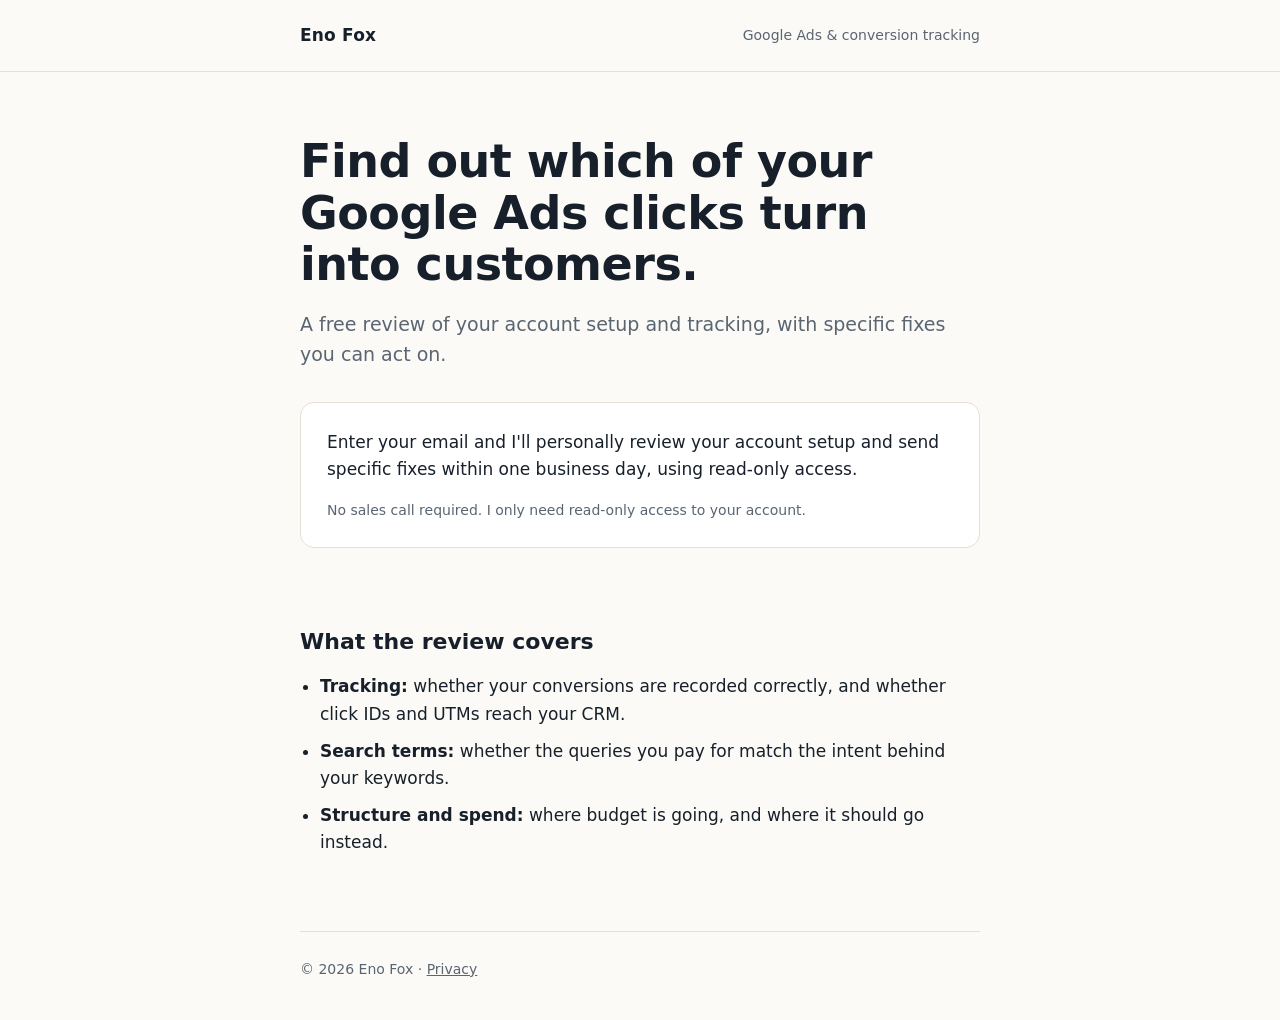
==== index.html @ b6514c3d "Add one-page audit landing page with click ID and UTM capture Co-Authored-By: Claude Sonnet 5.5 <nor" ====
<!doctype html>
<html lang="en">
<head>
<meta charset="utf-8">
<meta name="viewport" content="width=device-width, initial-scale=1">
<title>Free Google Ads Audit | Eno Fox</title>
<meta name="description" content="Find out which of your Google Ads clicks turn into customers. Get a free review of your account setup and tracking within one business day.">

<!-- Google Tag Manager: replace GTM-XXXXXXX with your container ID -->
<script>(function(w,d,s,l,i){w[l]=w[l]||[];w[l].push({'gtm.start':
new Date().getTime(),event:'gtm.js'});var f=d.getElementsByTagName(s)[0],
j=d.createElement(s),dl=l!='dataLayer'?'&l='+l:'';j.async=true;j.src=
'https://www.googletagmanager.com/gtm.js?id='+i+dl;f.parentNode.insertBefore(j,f);
})(window,document,'script','dataLayer','GTM-XXXXXXX');</script>
<!-- End Google Tag Manager -->

<style>
  :root {
    --bg: #fbfaf7;
    --ink: #17202a;
    --muted: #5a6572;
    --line: #e4e0d6;
    --accent: #0b6b4f;
    --accent-ink: #ffffff;
    --card: #ffffff;
  }
  @media (prefers-color-scheme: dark) {
    :root {
      --bg: #101418;
      --ink: #eef1f4;
      --muted: #9aa5b1;
      --line: #26303a;
      --accent: #3fbf94;
      --accent-ink: #08140f;
      --card: #171d23;
    }
  }
  * { box-sizing: border-box; }
  body {
    margin: 0;
    background: var(--bg);
    color: var(--ink);
    font: 17px/1.6 system-ui, -apple-system, "Segoe UI", Roboto, sans-serif;
  }
  .wrap { max-width: 720px; margin: 0 auto; padding: 0 20px; }
  header { padding: 22px 0; border-bottom: 1px solid var(--line); }
  header .wrap { display: flex; justify-content: space-between; align-items: center; }
  .brand { font-weight: 700; letter-spacing: .2px; }
  .tag { color: var(--muted); font-size: 14px; }
  .hero { padding: 64px 0 36px; }
  h1 { font-size: clamp(30px, 6vw, 46px); line-height: 1.12; margin: 0 0 18px; letter-spacing: -.5px; }
  .sub { font-size: 19px; color: var(--muted); margin: 0 0 32px; }
  .card {
    background: var(--card);
    border: 1px solid var(--line);
    border-radius: 14px;
    padding: 26px;
  }
  .card p.lead { margin: 0 0 16px; }
  #hs-form input[type=email] {
    width: 100%; padding: 13px 14px; font-size: 17px;
    border: 1px solid var(--line); border-radius: 8px;
    background: var(--bg); color: var(--ink);
  }
  #hs-form .hs-button, #hs-form input[type=submit] {
    margin-top: 12px; width: 100%; padding: 14px 18px; font-size: 17px; font-weight: 700;
    border: 0; border-radius: 8px; cursor: pointer;
    background: var(--accent); color: var(--accent-ink);
  }
  #hs-form label { display: none; }
  #hs-form ul.hs-error-msgs { list-style: none; padding: 0; margin: 6px 0 0; color: #c0392b; font-size: 14px; }
  .fine { color: var(--muted); font-size: 14px; margin: 12px 0 0; }
  section { padding: 40px 0 8px; }
  h2 { font-size: 22px; margin: 0 0 14px; }
  ul.points { padding-left: 20px; margin: 0; }
  ul.points li { margin: 0 0 10px; }
  footer { margin-top: 56px; padding: 26px 0 40px; border-top: 1px solid var(--line); color: var(--muted); font-size: 14px; }
  footer a { color: var(--muted); }
</style>
</head>
<body>
<!-- Google Tag Manager (noscript) -->
<noscript><iframe src="https://www.googletagmanager.com/ns.html?id=GTM-XXXXXXX"
height="0" width="0" style="display:none;visibility:hidden"></iframe></noscript>
<!-- End Google Tag Manager (noscript) -->

<header>
  <div class="wrap">
    <span class="brand">Eno Fox</span>
    <span class="tag">Google Ads &amp; conversion tracking</span>
  </div>
</header>

<main class="wrap">
  <div class="hero">
    <h1>Find out which of your Google Ads clicks turn into customers.</h1>
    <p class="sub">A free review of your account setup and tracking, with specific fixes you can act on.</p>

    <div class="card">
      <p class="lead">Enter your email and I'll personally review your account setup and send specific fixes within one business day, using read-only access.</p>
      <div id="hs-form"></div>
      <p class="fine">No sales call required. I only need read-only access to your account.</p>
    </div>
  </div>

  <section>
    <h2>What the review covers</h2>
    <ul class="points">
      <li><strong>Tracking:</strong> whether your conversions are recorded correctly, and whether click IDs and UTMs reach your CRM.</li>
      <li><strong>Search terms:</strong> whether the queries you pay for match the intent behind your keywords.</li>
      <li><strong>Structure and spend:</strong> where budget is going, and where it should go instead.</li>
    </ul>
  </section>

  <footer>
    <span>&copy; <span id="yr"></span> Eno Fox</span> &middot;
    <a href="privacy.html">Privacy</a>
  </footer>
</main>

<!-- HubSpot form embed -->
<script charset="utf-8" src="//js.hsforms.net/forms/embed/v2.js"></script>
<script>
(function () {
  document.getElementById('yr').textContent = new Date().getFullYear();

  // ---- Click ID and UTM capture ------------------------------------------
  // Hidden-field names must match the HubSpot contact property INTERNAL names.
  var KEYS = ['gclid','gbraid','wbraid','utm_source','utm_medium','utm_campaign','utm_term','utm_content'];
  var STORE = 'ads_attr_v1';
  var DAYS = 90;

  function readStore() {
    try {
      var raw = localStorage.getItem(STORE) || getCookie(STORE);
      if (!raw) return null;
      var obj = JSON.parse(raw);
      if (obj.exp && Date.now() > obj.exp) return null;
      return obj;
    } catch (e) { return null; }
  }
  function writeStore(obj) {
    var s = JSON.stringify(obj);
    try { localStorage.setItem(STORE, s); } catch (e) {}
    try {
      document.cookie = STORE + '=' + encodeURIComponent(s) +
        ';max-age=' + (DAYS * 86400) + ';path=/;SameSite=Lax';
    } catch (e) {}
  }
  function getCookie(name) {
    var m = document.cookie.match('(?:^|; )' + name + '=([^;]*)');
    return m ? decodeURIComponent(m[1]) : null;
  }

  var params = new URLSearchParams(location.search);
  var fromUrl = {};
  var hasNew = false;
  KEYS.forEach(function (k) {
    var v = params.get(k);
    if (v) { fromUrl[k] = v; hasNew = true; }
  });

  var data = readStore() || { vals: {}, landing: location.href.split('#')[0] };
  if (hasNew) {
    // Last touch: new campaign parameters replace the stored ones.
    data.vals = fromUrl;
    data.landing = location.href.split('#')[0];
  }
  data.exp = Date.now() + DAYS * 86400000;
  writeStore(data);

  // Keep a dataLayer record so GTM can use the same values.
  window.dataLayer = window.dataLayer || [];
  window.dataLayer.push({ event: 'attribution_ready', attribution: data.vals });

  function fillHidden(form) {
    var f = (form && form[0]) ? form[0] : form; // jQuery object or DOM element
    if (!f || !f.querySelector) return;
    function setField(name, value) {
      var el = f.querySelector('input[name="' + name + '"]');
      if (!el || value == null) return;
      el.value = value;
      el.dispatchEvent(new Event('input', { bubbles: true }));
      el.dispatchEvent(new Event('change', { bubbles: true }));
    }
    KEYS.forEach(function (k) { setField(k, data.vals[k]); });
    setField('landing_page_url', data.landing);
  }

  // ---- HubSpot form --------------------------------------------------------
  // Replace PORTAL_ID, FORM_ID and region (na1 or eu1) from HubSpot's embed code.
  if (window.hbspt) {
    hbspt.forms.create({
      region: 'na1',
      portalId: 'PORTAL_ID',
      formId: 'FORM_ID',
      target: '#hs-form',
      onFormReady: fillHidden
    });
  }
})();
</script>
</body>
</html>
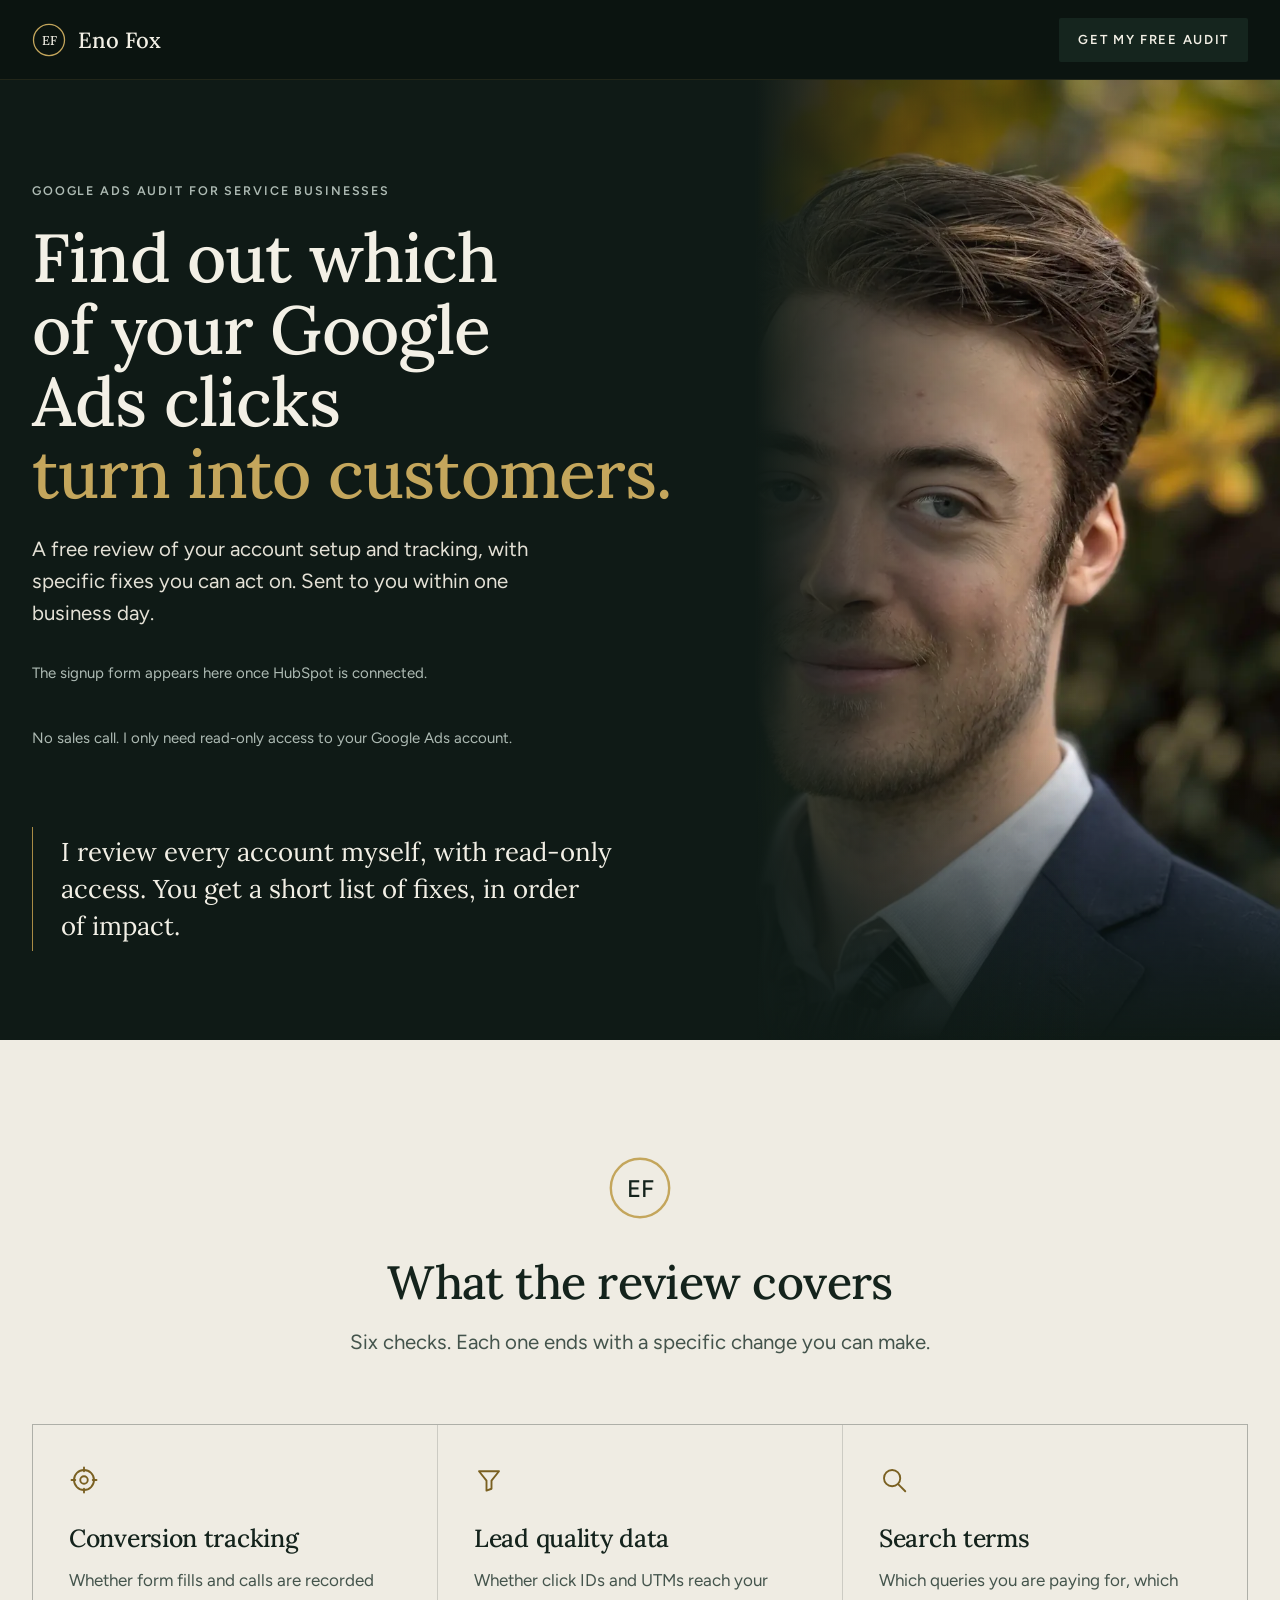
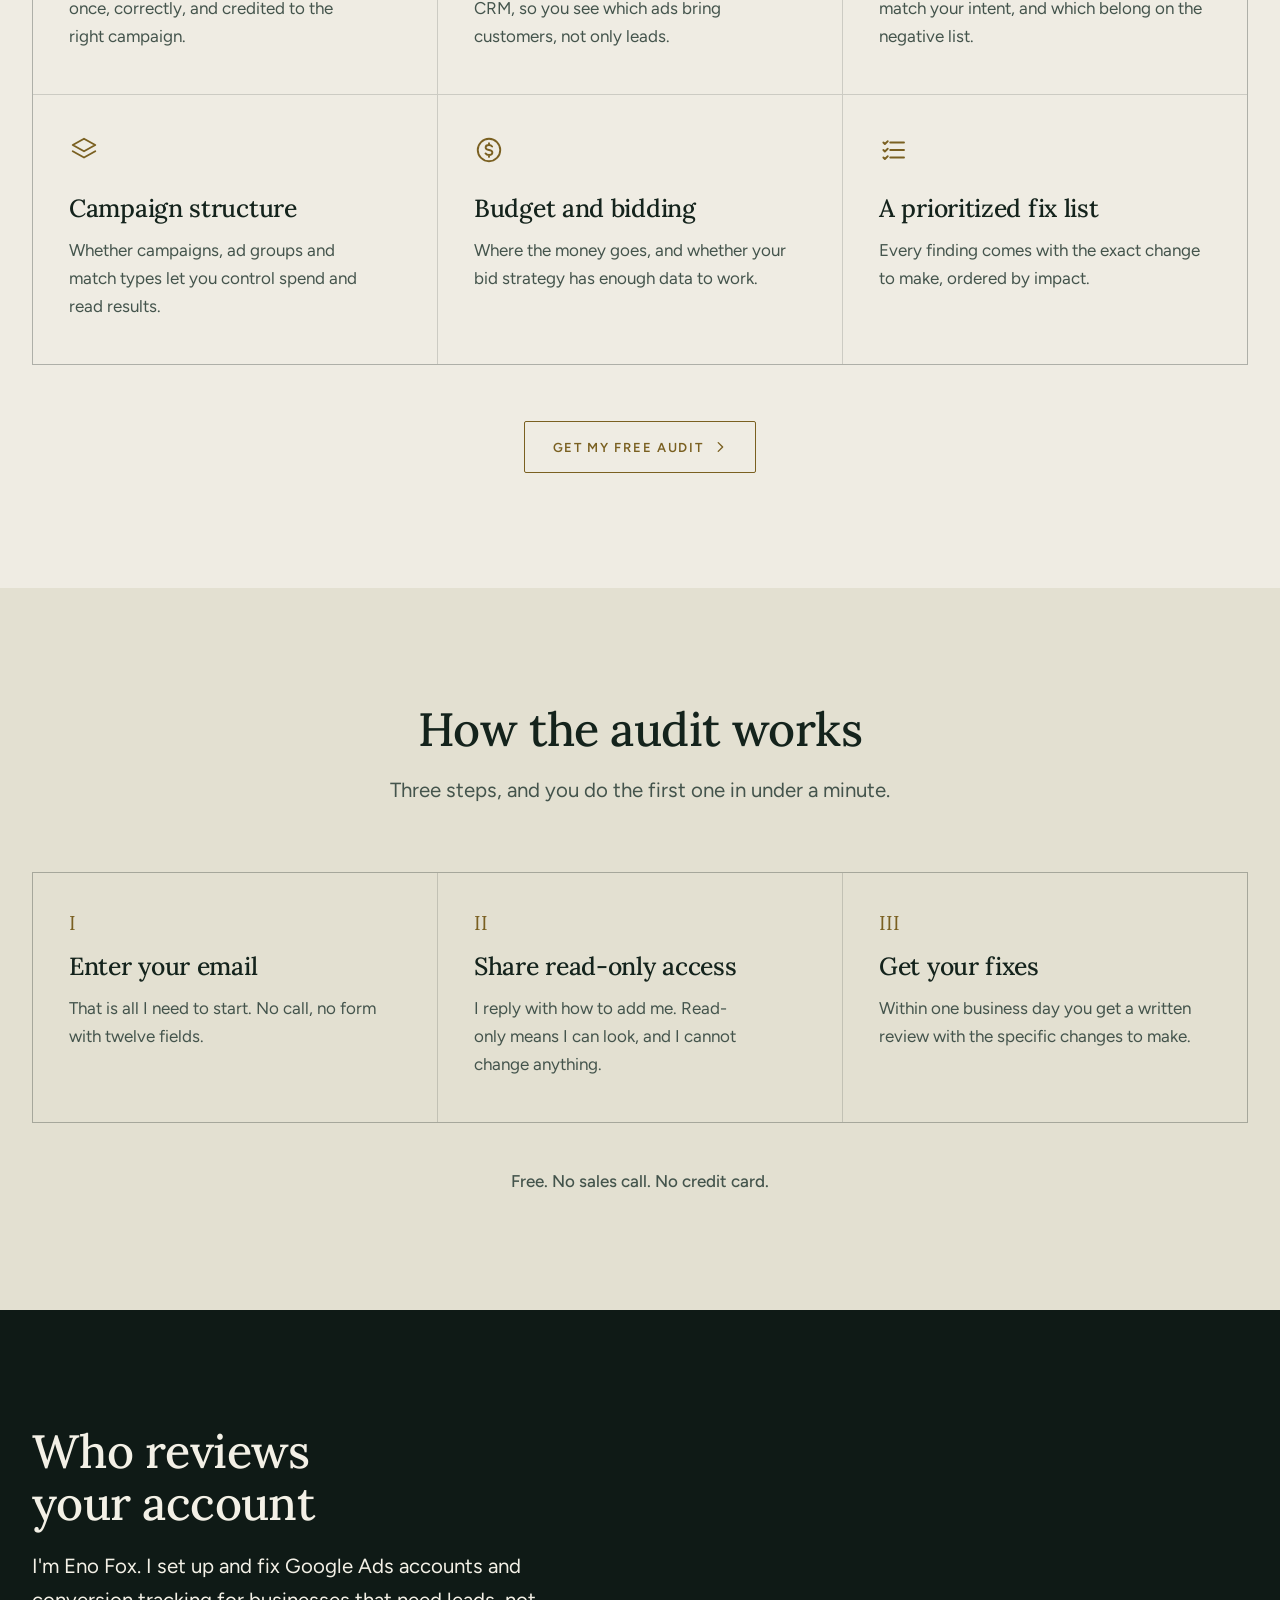
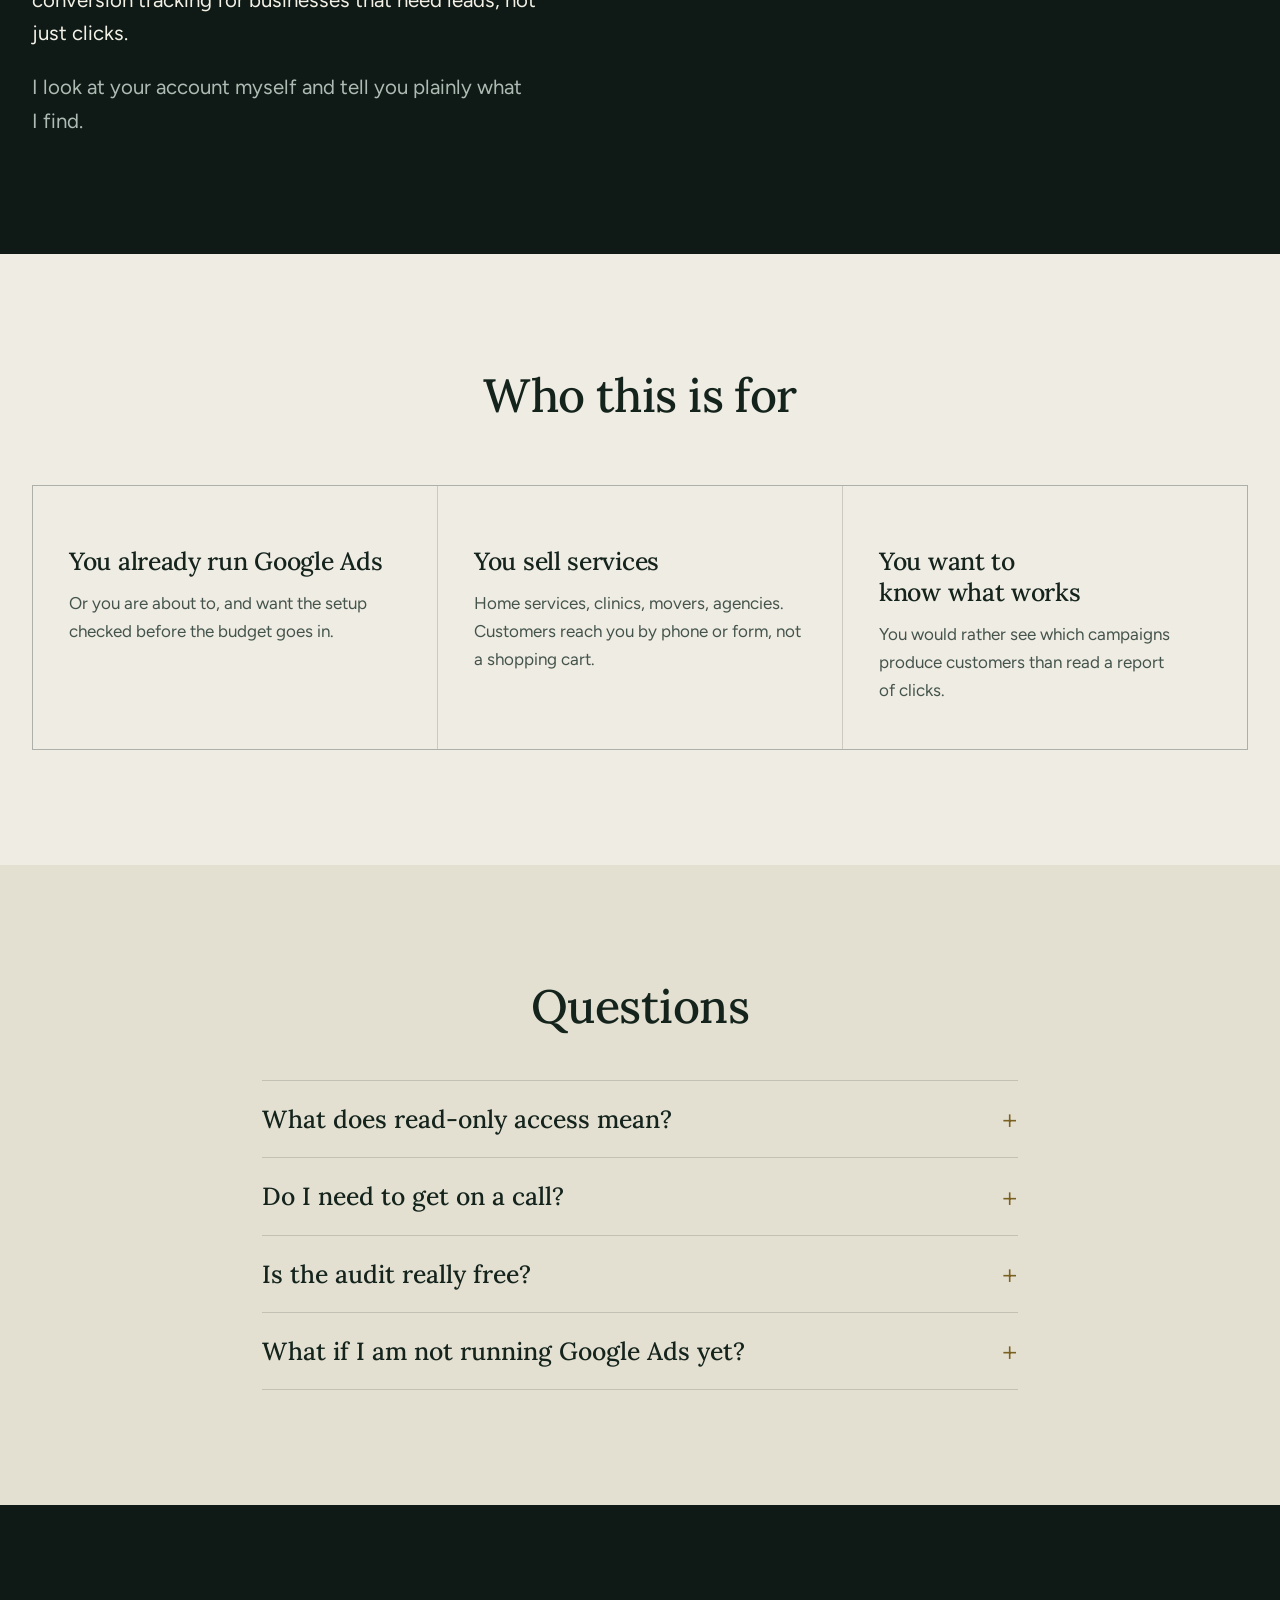
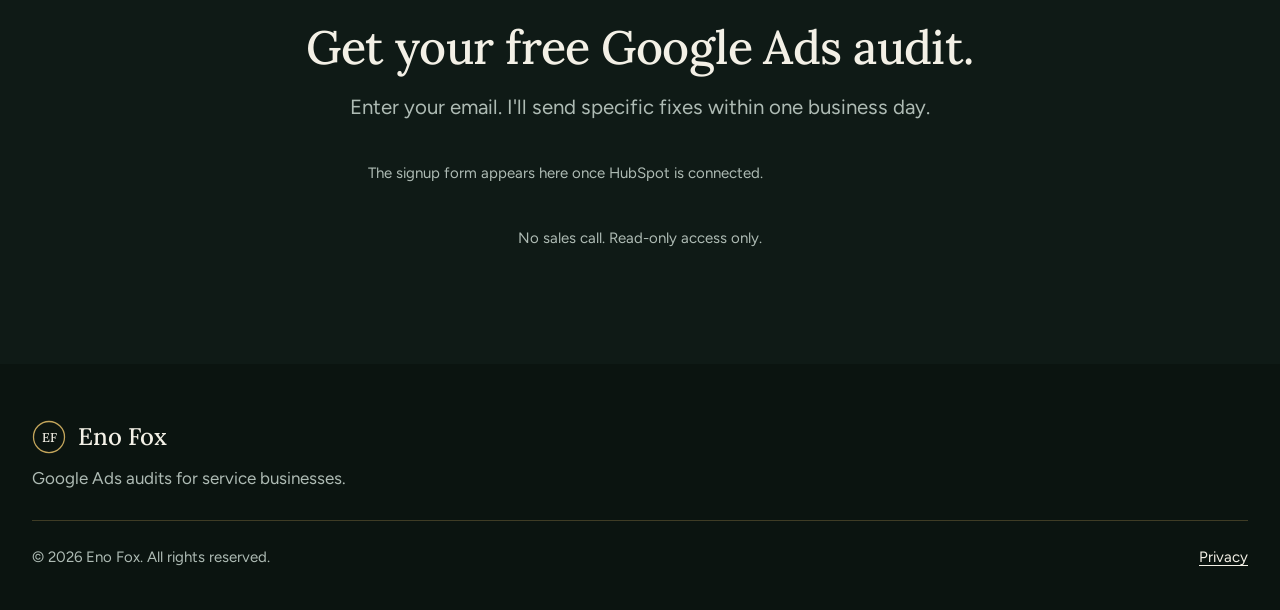
==== commit 61711bdd: "Rebuild landing page from Framer-style reference: new design, assets, SEO, Pages workflow Co-Authore" ====
--- a/index.html
+++ b/index.html
@@ -3,80 +3,90 @@
 <head>
 <meta charset="utf-8">
 <meta name="viewport" content="width=device-width, initial-scale=1">
-<title>Free Google Ads Audit | Eno Fox</title>
-<meta name="description" content="Find out which of your Google Ads clicks turn into customers. Get a free review of your account setup and tracking within one business day.">
-
-<!-- Google Tag Manager: replace GTM-XXXXXXX with your container ID -->
+<title>Free Google Ads Audit for Service Businesses | Eno Fox</title>
+<meta name="description" content="Find out which of your Google Ads clicks turn into customers. Get a free review of your account setup and tracking, with specific fixes, within one business day.">
+<link rel="canonical" href="https://enofox.co/">
+<meta name="robots" content="index, follow, max-image-preview:large">
+<meta name="theme-color" content="#0b1410">
+
+<meta property="og:type" content="website">
+<meta property="og:site_name" content="Eno Fox">
+<meta property="og:title" content="Free Google Ads Audit for Service Businesses | Eno Fox">
+<meta property="og:description" content="Find out which of your Google Ads clicks turn into customers. A free review of your account setup and tracking, with specific fixes within one business day.">
+<meta property="og:url" content="https://enofox.co/">
+<meta property="og:image" content="https://enofox.co/assets/img/og-image.jpg">
+<meta property="og:image:width" content="1200">
+<meta property="og:image:height" content="630">
+<meta property="og:image:alt" content="Find out which of your Google Ads clicks turn into customers. Free Google Ads audit by Eno Fox.">
+<meta name="twitter:card" content="summary_large_image">
+<meta name="twitter:title" content="Free Google Ads Audit for Service Businesses | Eno Fox">
+<meta name="twitter:description" content="A free review of your Google Ads account setup and tracking, with specific fixes within one business day.">
+<meta name="twitter:image" content="https://enofox.co/assets/img/og-image.jpg">
+
+<link rel="icon" href="assets/img/favicon.svg" type="image/svg+xml">
+
+<link rel="preload" href="assets/fonts/lora-latin-wght-normal.woff2" as="font" type="font/woff2" crossorigin>
+<link rel="preload" href="assets/fonts/figtree-latin-wght-normal.woff2" as="font" type="font/woff2" crossorigin>
+<link rel="preload" href="assets/img/portrait-1100.webp" as="image" type="image/webp" media="(min-width: 960px)" fetchpriority="high">
+<link rel="preconnect" href="https://www.googletagmanager.com">
+<link rel="stylesheet" href="assets/css/styles.css">
+
+<!-- TODO: replace GTM-XXXXXXX with your container ID (here and in the noscript tag below) -->
 <script>(function(w,d,s,l,i){w[l]=w[l]||[];w[l].push({'gtm.start':
 new Date().getTime(),event:'gtm.js'});var f=d.getElementsByTagName(s)[0],
 j=d.createElement(s),dl=l!='dataLayer'?'&l='+l:'';j.async=true;j.src=
 'https://www.googletagmanager.com/gtm.js?id='+i+dl;f.parentNode.insertBefore(j,f);
 })(window,document,'script','dataLayer','GTM-XXXXXXX');</script>
-<!-- End Google Tag Manager -->
-
-<style>
-  :root {
-    --bg: #fbfaf7;
-    --ink: #17202a;
-    --muted: #5a6572;
-    --line: #e4e0d6;
-    --accent: #0b6b4f;
-    --accent-ink: #ffffff;
-    --card: #ffffff;
-  }
-  @media (prefers-color-scheme: dark) {
-    :root {
-      --bg: #101418;
-      --ink: #eef1f4;
-      --muted: #9aa5b1;
-      --line: #26303a;
-      --accent: #3fbf94;
-      --accent-ink: #08140f;
-      --card: #171d23;
+
+<script type="application/ld+json">
+{
+  "@context": "https://schema.org",
+  "@graph": [
+    {
+      "@type": "WebSite",
+      "@id": "https://enofox.co/#website",
+      "url": "https://enofox.co/",
+      "name": "Eno Fox",
+      "inLanguage": "en"
+    },
+    {
+      "@type": "WebPage",
+      "@id": "https://enofox.co/#webpage",
+      "url": "https://enofox.co/",
+      "name": "Free Google Ads Audit for Service Businesses",
+      "isPartOf": { "@id": "https://enofox.co/#website" },
+      "about": { "@id": "https://enofox.co/#service" },
+      "primaryImageOfPage": { "@type": "ImageObject", "url": "https://enofox.co/assets/img/portrait-1100.webp" }
+    },
+    {
+      "@type": "Person",
+      "@id": "https://enofox.co/#person",
+      "name": "Eno Fox",
+      "url": "https://enofox.co/",
+      "image": "https://enofox.co/assets/img/portrait-1100.webp",
+      "jobTitle": "Google Ads specialist"
+    },
+    {
+      "@type": "ProfessionalService",
+      "@id": "https://enofox.co/#business",
+      "name": "Eno Fox",
+      "url": "https://enofox.co/",
+      "description": "Google Ads audits and conversion tracking for service businesses that want more customers.",
+      "founder": { "@id": "https://enofox.co/#person" }
+    },
+    {
+      "@type": "Service",
+      "@id": "https://enofox.co/#service",
+      "name": "Free Google Ads audit",
+      "serviceType": "Google Ads account audit",
+      "description": "A review of your Google Ads account setup and conversion tracking with specific fixes, delivered within one business day using read-only access.",
+      "provider": { "@id": "https://enofox.co/#business" },
+      "audience": { "@type": "BusinessAudience", "audienceType": "Service businesses" },
+      "offers": { "@type": "Offer", "price": "0", "priceCurrency": "USD", "url": "https://enofox.co/#audit" }
     }
-  }
-  * { box-sizing: border-box; }
-  body {
-    margin: 0;
-    background: var(--bg);
-    color: var(--ink);
-    font: 17px/1.6 system-ui, -apple-system, "Segoe UI", Roboto, sans-serif;
-  }
-  .wrap { max-width: 720px; margin: 0 auto; padding: 0 20px; }
-  header { padding: 22px 0; border-bottom: 1px solid var(--line); }
-  header .wrap { display: flex; justify-content: space-between; align-items: center; }
-  .brand { font-weight: 700; letter-spacing: .2px; }
-  .tag { color: var(--muted); font-size: 14px; }
-  .hero { padding: 64px 0 36px; }
-  h1 { font-size: clamp(30px, 6vw, 46px); line-height: 1.12; margin: 0 0 18px; letter-spacing: -.5px; }
-  .sub { font-size: 19px; color: var(--muted); margin: 0 0 32px; }
-  .card {
-    background: var(--card);
-    border: 1px solid var(--line);
-    border-radius: 14px;
-    padding: 26px;
-  }
-  .card p.lead { margin: 0 0 16px; }
-  #hs-form input[type=email] {
-    width: 100%; padding: 13px 14px; font-size: 17px;
-    border: 1px solid var(--line); border-radius: 8px;
-    background: var(--bg); color: var(--ink);
-  }
-  #hs-form .hs-button, #hs-form input[type=submit] {
-    margin-top: 12px; width: 100%; padding: 14px 18px; font-size: 17px; font-weight: 700;
-    border: 0; border-radius: 8px; cursor: pointer;
-    background: var(--accent); color: var(--accent-ink);
-  }
-  #hs-form label { display: none; }
-  #hs-form ul.hs-error-msgs { list-style: none; padding: 0; margin: 6px 0 0; color: #c0392b; font-size: 14px; }
-  .fine { color: var(--muted); font-size: 14px; margin: 12px 0 0; }
-  section { padding: 40px 0 8px; }
-  h2 { font-size: 22px; margin: 0 0 14px; }
-  ul.points { padding-left: 20px; margin: 0; }
-  ul.points li { margin: 0 0 10px; }
-  footer { margin-top: 56px; padding: 26px 0 40px; border-top: 1px solid var(--line); color: var(--muted); font-size: 14px; }
-  footer a { color: var(--muted); }
-</style>
+  ]
+}
+</script>
 </head>
 <body>
 <!-- Google Tag Manager (noscript) -->
@@ -84,121 +94,219 @@
 height="0" width="0" style="display:none;visibility:hidden"></iframe></noscript>
 <!-- End Google Tag Manager (noscript) -->
 
-<header>
-  <div class="wrap">
-    <span class="brand">Eno Fox</span>
-    <span class="tag">Google Ads &amp; conversion tracking</span>
+<svg width="0" height="0" style="position:absolute" aria-hidden="true" focusable="false">
+  <symbol id="mark" viewBox="0 0 40 40">
+    <circle cx="20" cy="20" r="18.25" fill="none" stroke="#c4a65c" stroke-width="1.5"/>
+    <text x="20" y="25.4" text-anchor="middle" font-size="15" font-weight="500" fill="currentColor">EF</text>
+  </symbol>
+  <symbol id="arrow" viewBox="0 0 16 16"><path d="M6 3l5 5-5 5" fill="none" stroke="currentColor" stroke-width="1.6" stroke-linecap="round" stroke-linejoin="round"/></symbol>
+</svg>
+
+<a class="skip" href="#main">Skip to content</a>
+<div id="top-sentinel" aria-hidden="true" style="position:absolute;top:0;height:1px;width:1px"></div>
+
+<header class="site-header" id="site-header">
+  <div class="container">
+    <a class="brand" href="#top" aria-label="Eno Fox, back to top">
+      <svg class="brand-mark" aria-hidden="true"><use href="#mark"/></svg>
+      <span>Eno Fox</span>
+    </a>
+    <a class="btn btn--ghost" href="#audit">Get my free audit</a>
   </div>
 </header>
 
-<main class="wrap">
-  <div class="hero">
-    <h1>Find out which of your Google Ads clicks turn into customers.</h1>
-    <p class="sub">A free review of your account setup and tracking, with specific fixes you can act on.</p>
-
-    <div class="card">
-      <p class="lead">Enter your email and I'll personally review your account setup and send specific fixes within one business day, using read-only access.</p>
-      <div id="hs-form"></div>
-      <p class="fine">No sales call required. I only need read-only access to your account.</p>
+<main id="main">
+
+  <!-- 1. Hero -->
+  <section class="hero" id="top" aria-labelledby="hero-title">
+    <div class="hero__media" aria-hidden="true"></div>
+    <div class="container hero__inner">
+      <div class="hero__copy">
+        <p class="eyebrow">Google Ads audit for service businesses</p>
+        <h1 id="hero-title">Find out which of your Google Ads clicks <span class="gold">turn into customers.</span></h1>
+        <p class="hero__sub">A free review of your account setup and tracking, with specific fixes you can act on. Sent to you within one business day.</p>
+        <div class="hero__form" id="audit" role="group" aria-label="Request your free Google Ads audit">
+          <div class="hsform" id="hs-form" data-hs-form></div>
+          <p class="fine">No sales call. I only need read-only access to your Google Ads account.</p>
+        </div>
+      </div>
+      <blockquote class="principle">
+        <p>I review every account myself, with read-only access. You get a short list of fixes, in order of impact.</p>
+      </blockquote>
+    </div>
+  </section>
+
+  <!-- 2. What the review covers -->
+  <section class="section section--cream on-light" aria-labelledby="covers-title">
+    <div class="container">
+      <div class="section-head">
+        <svg class="mark" aria-hidden="true" style="color:var(--text-dark)"><use href="#mark"/></svg>
+        <h2 id="covers-title">What the review covers</h2>
+        <p>Six checks. Each one ends with a specific change you can make.</p>
+      </div>
+      <ul class="cells cells--3">
+        <li class="cell">
+          <svg viewBox="0 0 24 24" aria-hidden="true"><circle cx="12" cy="12" r="8"/><circle cx="12" cy="12" r="3"/><path d="M12 2v3M12 19v3M2 12h3M19 12h3"/></svg>
+          <h3>Conversion tracking</h3>
+          <p>Whether form fills and calls are recorded once, correctly, and credited to the right campaign.</p>
+        </li>
+        <li class="cell">
+          <svg viewBox="0 0 24 24" aria-hidden="true"><path d="M4 5h16l-6 7.5V19l-4 1.5v-8z"/></svg>
+          <h3>Lead quality data</h3>
+          <p>Whether click IDs and UTMs reach your CRM, so you see which ads bring customers, not only leads.</p>
+        </li>
+        <li class="cell">
+          <svg viewBox="0 0 24 24" aria-hidden="true"><circle cx="10.5" cy="10.5" r="6.5"/><path d="M15.5 15.5L21 21"/></svg>
+          <h3>Search terms</h3>
+          <p>Which queries you are paying for, which match your intent, and which belong on the negative list.</p>
+        </li>
+        <li class="cell">
+          <svg viewBox="0 0 24 24" aria-hidden="true"><path d="M12 3l9 5-9 5-9-5z"/><path d="M3 13l9 5 9-5"/></svg>
+          <h3>Campaign structure</h3>
+          <p>Whether campaigns, ad groups and match types let you control spend and read results.</p>
+        </li>
+        <li class="cell">
+          <svg viewBox="0 0 24 24" aria-hidden="true"><circle cx="12" cy="12" r="9"/><path d="M14.5 9.2c-.6-.8-1.5-1.2-2.6-1.2-1.5 0-2.6.8-2.6 2s1 1.7 2.7 2c1.7.3 2.7.8 2.7 2s-1.1 2-2.7 2c-1.2 0-2.2-.5-2.8-1.3M12 6.5V8M12 16v1.5"/></svg>
+          <h3>Budget and bidding</h3>
+          <p>Where the money goes, and whether your bid strategy has enough data to work.</p>
+        </li>
+        <li class="cell">
+          <svg viewBox="0 0 24 24" aria-hidden="true"><path d="M9 6h11M9 12h11M9 18h11"/><path d="M3.5 6l1.2 1.2L7 5M3.5 12l1.2 1.2L7 11M3.5 18l1.2 1.2L7 17"/></svg>
+          <h3>A prioritized fix list</h3>
+          <p>Every finding comes with the exact change to make, ordered by impact.</p>
+        </li>
+      </ul>
+      <div class="cta-row"><a class="btn btn--outline" href="#audit">Get my free audit <svg aria-hidden="true"><use href="#arrow"/></svg></a></div>
+    </div>
+  </section>
+
+  <!-- 3. How it works -->
+  <section class="section section--sand on-light" aria-labelledby="how-title">
+    <div class="container">
+      <div class="section-head">
+        <h2 id="how-title">How the audit works</h2>
+        <p>Three steps, and you do the first one in under a minute.</p>
+      </div>
+      <ol class="cells cells--3 steps" style="list-style:none;padding:0">
+        <li class="cell step">
+          <h3>Enter your email</h3>
+          <p>That is all I need to start. No call, no form with twelve fields.</p>
+        </li>
+        <li class="cell step">
+          <h3>Share read-only access</h3>
+          <p>I reply with how to add me. Read-only means I can look, and I cannot change anything.</p>
+        </li>
+        <li class="cell step">
+          <h3>Get your fixes</h3>
+          <p>Within one business day you get a written review with the specific changes to make.</p>
+        </li>
+      </ol>
+      <p class="assurance">Free. No sales call. No credit card.</p>
+    </div>
+  </section>
+
+  <!-- 4. About + video -->
+  <section class="section section--dark" aria-labelledby="about-title">
+    <div class="container about">
+      <div class="about__text">
+        <h2 id="about-title">Who reviews your account</h2>
+        <!-- TODO: add one or two verifiable proof points (years, accounts managed, a named result you have permission to publish) -->
+        <p>I'm Eno Fox. I set up and fix Google Ads accounts and conversion tracking for businesses that need leads, not just clicks.</p>
+        <p>I look at your account myself and tell you plainly what I find.</p>
+      </div>
+      <div class="about__media">
+        <!-- Shown on small screens (the hero portrait only appears on desktop) -->
+        <figure class="portrait portrait--mobile" id="portrait">
+          <img src="assets/img/portrait-640.webp" width="640" height="853" alt="Eno Fox, Google Ads specialist" loading="lazy" decoding="async">
+        </figure>
+        <!-- Revealed by main.js once CONFIG.videoId is set -->
+        <button class="video" id="video" type="button" data-video-title="Eno Fox introduces his Google Ads audit" hidden aria-label="Play video: Eno Fox introduces his Google Ads audit">
+          <img src="assets/img/video-960.webp" srcset="assets/img/video-640.webp 640w, assets/img/video-960.webp 960w" sizes="(min-width: 960px) 560px, 92vw" width="960" height="540" alt="" loading="lazy" decoding="async">
+          <span class="video__play" aria-hidden="true"><svg viewBox="0 0 24 24"><path d="M6 4l14 8-14 8z"/></svg></span>
+        </button>
+      </div>
+    </div>
+  </section>
+
+  <!-- 5. Who it is for -->
+  <section class="section section--cream on-light" aria-labelledby="for-title">
+    <div class="container">
+      <div class="section-head">
+        <h2 id="for-title">Who this is for</h2>
+      </div>
+      <ul class="cells cells--3">
+        <li class="cell">
+          <h3>You already run Google Ads</h3>
+          <p>Or you are about to, and want the setup checked before the budget goes in.</p>
+        </li>
+        <li class="cell">
+          <h3>You sell services</h3>
+          <p>Home services, clinics, movers, agencies. Customers reach you by phone or form, not a shopping cart.</p>
+        </li>
+        <li class="cell">
+          <h3>You want to know what works</h3>
+          <p>You would rather see which campaigns produce customers than read a report of clicks.</p>
+        </li>
+      </ul>
+    </div>
+  </section>
+
+  <!-- 6. FAQ (handles the access, cost and fit objections) -->
+  <section class="section section--sand on-light" aria-labelledby="faq-title">
+    <div class="container faq">
+      <h2 id="faq-title">Questions</h2>
+      <div class="faq__list">
+        <details>
+          <summary>What does read-only access mean?</summary>
+          <p>You add me to your Google Ads account with the read-only role. I can view settings, search terms and reports. I cannot change a campaign, a budget or a bid.</p>
+        </details>
+        <details>
+          <summary>Do I need to get on a call?</summary>
+          <p>No. Everything happens by email. You get the written review, and a call only happens if you ask for one.</p>
+        </details>
+        <details>
+          <summary>Is the audit really free?</summary>
+          <p>Yes. You get the review and the fix list whether or not you ever hire me. <!-- TODO: confirm this is how you want to position it --></p>
+        </details>
+        <details>
+          <summary>What if I am not running Google Ads yet?</summary>
+          <p>Tell me when you reply. I can review your planned setup and tracking before you spend, which is cheaper than fixing it afterwards.</p>
+        </details>
+      </div>
+    </div>
+  </section>
+
+  <!-- 7. Closing CTA -->
+  <section class="section section--dark closing" aria-labelledby="close-title">
+    <div class="container">
+      <div class="section-head">
+        <h2 id="close-title">Get your free Google Ads audit.</h2>
+        <p>Enter your email. I'll send specific fixes within one business day.</p>
+      </div>
+      <div class="hero__form">
+        <div class="hsform" id="hs-form-2" data-hs-form></div>
+        <p class="fine">No sales call. Read-only access only.</p>
+      </div>
+    </div>
+  </section>
+
+  <!-- TODO (proof): when you have real, permissioned client results or quotes, add a section here
+       between "How the audit works" and "Who reviews your account". Do not publish unverified numbers. -->
+</main>
+
+<footer class="site-footer">
+  <div class="container">
+    <div class="footer__top">
+      <a class="brand" href="#top"><svg class="brand-mark" aria-hidden="true"><use href="#mark"/></svg><span>Eno Fox</span></a>
+      <p>Google Ads audits for service businesses.</p>
+    </div>
+    <div class="footer__bottom">
+      <span>&copy; <span id="yr">2026</span> Eno Fox. All rights reserved.</span>
+      <a href="privacy.html">Privacy</a>
     </div>
   </div>
-
-  <section>
-    <h2>What the review covers</h2>
-    <ul class="points">
-      <li><strong>Tracking:</strong> whether your conversions are recorded correctly, and whether click IDs and UTMs reach your CRM.</li>
-      <li><strong>Search terms:</strong> whether the queries you pay for match the intent behind your keywords.</li>
-      <li><strong>Structure and spend:</strong> where budget is going, and where it should go instead.</li>
-    </ul>
-  </section>
-
-  <footer>
-    <span>&copy; <span id="yr"></span> Eno Fox</span> &middot;
-    <a href="privacy.html">Privacy</a>
-  </footer>
-</main>
-
-<!-- HubSpot form embed -->
-<script charset="utf-8" src="//js.hsforms.net/forms/embed/v2.js"></script>
-<script>
-(function () {
-  document.getElementById('yr').textContent = new Date().getFullYear();
-
-  // ---- Click ID and UTM capture ------------------------------------------
-  // Hidden-field names must match the HubSpot contact property INTERNAL names.
-  var KEYS = ['gclid','gbraid','wbraid','utm_source','utm_medium','utm_campaign','utm_term','utm_content'];
-  var STORE = 'ads_attr_v1';
-  var DAYS = 90;
-
-  function readStore() {
-    try {
-      var raw = localStorage.getItem(STORE) || getCookie(STORE);
-      if (!raw) return null;
-      var obj = JSON.parse(raw);
-      if (obj.exp && Date.now() > obj.exp) return null;
-      return obj;
-    } catch (e) { return null; }
-  }
-  function writeStore(obj) {
-    var s = JSON.stringify(obj);
-    try { localStorage.setItem(STORE, s); } catch (e) {}
-    try {
-      document.cookie = STORE + '=' + encodeURIComponent(s) +
-        ';max-age=' + (DAYS * 86400) + ';path=/;SameSite=Lax';
-    } catch (e) {}
-  }
-  function getCookie(name) {
-    var m = document.cookie.match('(?:^|; )' + name + '=([^;]*)');
-    return m ? decodeURIComponent(m[1]) : null;
-  }
-
-  var params = new URLSearchParams(location.search);
-  var fromUrl = {};
-  var hasNew = false;
-  KEYS.forEach(function (k) {
-    var v = params.get(k);
-    if (v) { fromUrl[k] = v; hasNew = true; }
-  });
-
-  var data = readStore() || { vals: {}, landing: location.href.split('#')[0] };
-  if (hasNew) {
-    // Last touch: new campaign parameters replace the stored ones.
-    data.vals = fromUrl;
-    data.landing = location.href.split('#')[0];
-  }
-  data.exp = Date.now() + DAYS * 86400000;
-  writeStore(data);
-
-  // Keep a dataLayer record so GTM can use the same values.
-  window.dataLayer = window.dataLayer || [];
-  window.dataLayer.push({ event: 'attribution_ready', attribution: data.vals });
-
-  function fillHidden(form) {
-    var f = (form && form[0]) ? form[0] : form; // jQuery object or DOM element
-    if (!f || !f.querySelector) return;
-    function setField(name, value) {
-      var el = f.querySelector('input[name="' + name + '"]');
-      if (!el || value == null) return;
-      el.value = value;
-      el.dispatchEvent(new Event('input', { bubbles: true }));
-      el.dispatchEvent(new Event('change', { bubbles: true }));
-    }
-    KEYS.forEach(function (k) { setField(k, data.vals[k]); });
-    setField('landing_page_url', data.landing);
-  }
-
-  // ---- HubSpot form --------------------------------------------------------
-  // Replace PORTAL_ID, FORM_ID and region (na1 or eu1) from HubSpot's embed code.
-  if (window.hbspt) {
-    hbspt.forms.create({
-      region: 'na1',
-      portalId: 'PORTAL_ID',
-      formId: 'FORM_ID',
-      target: '#hs-form',
-      onFormReady: fillHidden
-    });
-  }
-})();
-</script>
+</footer>
+
+<script type="module" src="assets/js/main.js"></script>
 </body>
 </html>
--- a/assets/css/styles.css
+++ b/assets/css/styles.css
@@ -0,0 +1,302 @@
+/* ==========================================================================
+   Eno Fox | Free Google Ads audit
+   Design tokens, base, layout shell, components. Mobile first.
+   ========================================================================== */
+
+@font-face {
+  font-family: "Lora";
+  src: url("../fonts/lora-latin-wght-normal.woff2") format("woff2");
+  font-weight: 400 700;
+  font-style: normal;
+  font-display: swap;
+}
+@font-face {
+  font-family: "Figtree";
+  src: url("../fonts/figtree-latin-wght-normal.woff2") format("woff2");
+  font-weight: 300 900;
+  font-style: normal;
+  font-display: swap;
+}
+
+:root {
+  /* Color */
+  --ink-950: #0b1410;
+  --ink-900: #0f1a16;
+  --ink-800: #15251e;
+  --ink-700: #1f342b;
+  --cream: #efece3;
+  --sand: #e3e0d1;
+  --text-dark: #14231c;
+  --text-dark-muted: #44544c;
+  --text-light: #f3f0e6;
+  --text-light-muted: #aebbb4;
+  --gold: #a98b45;
+  --gold-hover: #bb9c52;
+  --gold-text: #c4a65c;      /* gold as text on dark (AA) */
+  --gold-ink: #7a6021;       /* gold as text on cream/sand (AA) */
+  --rule-light: rgba(20, 35, 28, 0.16);
+  --rule-dark: rgba(196, 166, 92, 0.28);
+
+  /* Type */
+  --font-serif: "Lora", Georgia, "Times New Roman", serif;
+  --font-sans: "Figtree", system-ui, -apple-system, "Segoe UI", Roboto, sans-serif;
+  --fs-body: 1.0625rem;
+  --fs-lead: clamp(1.0625rem, 1rem + 0.35vw, 1.3125rem);
+  --fs-h1: clamp(2.4rem, 1.55rem + 3.4vw, 4.25rem);
+  --fs-h2: clamp(1.9rem, 1.4rem + 1.9vw, 3.25rem);
+  --fs-h3: clamp(1.25rem, 1.15rem + 0.5vw, 1.625rem);
+  --fs-ui: 0.8125rem;
+
+  /* Layout */
+  --container: 1240px;
+  --gutter: 20px;
+  --section-y: clamp(72px, 9vw, 128px);
+  --header-h: 68px;
+  --radius: 2px;
+}
+
+@media (min-width: 768px) {
+  :root { --gutter: 32px; --header-h: 80px; }
+}
+
+*, *::before, *::after { box-sizing: border-box; }
+[hidden] { display: none !important; }
+html { -webkit-text-size-adjust: 100%; scroll-padding-top: calc(var(--header-h) + 16px); }
+@media (prefers-reduced-motion: no-preference) { html { scroll-behavior: smooth; } }
+
+body {
+  margin: 0;
+  background: var(--ink-950);
+  color: var(--text-light);
+  font: 400 var(--fs-body) / 1.65 var(--font-sans);
+  -webkit-font-smoothing: antialiased;
+  text-rendering: optimizeLegibility;
+}
+img { max-width: 100%; height: auto; display: block; }
+h1, h2, h3, p, blockquote, figure, ul { margin: 0; }
+ul { padding: 0; list-style: none; }
+a { color: inherit; }
+
+.container { width: 100%; max-width: calc(var(--container) + var(--gutter) * 2); margin-inline: auto; padding-inline: var(--gutter); }
+
+.sr-only {
+  position: absolute !important; width: 1px; height: 1px; margin: -1px; padding: 0;
+  overflow: hidden; clip: rect(0 0 0 0); white-space: nowrap; border: 0;
+}
+.skip {
+  position: absolute; left: 12px; top: -60px; z-index: 100; padding: 10px 16px;
+  background: var(--gold); color: var(--ink-950); font-weight: 600; border-radius: var(--radius);
+}
+.skip:focus { top: 12px; }
+
+:focus-visible { outline: 3px solid var(--gold-text); outline-offset: 3px; }
+.on-light :focus-visible { outline-color: var(--gold-ink); }
+
+/* Headings: serif carries the personality */
+h1, h2, h3 { font-family: var(--font-serif); font-weight: 500; letter-spacing: -0.012em; text-wrap: balance; }
+h1 { font-size: var(--fs-h1); line-height: 1.06; }
+h2 { font-size: var(--fs-h2); line-height: 1.12; }
+h3 { font-size: var(--fs-h3); line-height: 1.25; }
+p { text-wrap: pretty; }
+
+/* ---------- Buttons ---------- */
+.btn {
+  display: inline-flex; align-items: center; justify-content: center; gap: 10px;
+  min-height: 52px; padding: 0 28px;
+  font: 600 var(--fs-ui) / 1 var(--font-sans); letter-spacing: 0.13em; text-transform: uppercase;
+  text-decoration: none; cursor: pointer; border: 1px solid transparent; border-radius: var(--radius);
+  transition: background-color .2s ease, color .2s ease, border-color .2s ease;
+}
+.btn svg { width: 14px; height: 14px; flex: none; transition: transform .2s ease; }
+.btn:hover svg { transform: translateX(3px); }
+.btn--gold { background: var(--gold); color: var(--ink-950); }
+.btn--gold:hover { background: var(--gold-hover); }
+.btn--outline { color: var(--gold-ink); border-color: var(--gold-ink); background: transparent; }
+.btn--outline:hover { background: var(--gold-ink); color: var(--cream); }
+.btn--ghost { color: var(--text-light); background: var(--ink-800); border-color: transparent; min-height: 44px; padding: 0 18px; }
+.btn--ghost:hover { background: var(--ink-700); }
+
+/* ---------- Header ---------- */
+.site-header {
+  position: sticky; top: 0; z-index: 50; height: var(--header-h);
+  background: var(--ink-950); border-bottom: 1px solid rgba(196, 166, 92, 0.12);
+  transition: background-color .25s ease, border-color .25s ease;
+}
+.site-header.is-scrolled {
+  background: rgba(11, 20, 16, 0.8);
+  -webkit-backdrop-filter: saturate(140%) blur(14px); backdrop-filter: saturate(140%) blur(14px);
+  border-bottom-color: var(--rule-dark);
+}
+.site-header .container { height: 100%; display: flex; align-items: center; justify-content: space-between; gap: 16px; }
+.brand { display: inline-flex; align-items: center; gap: 12px; text-decoration: none; font: 500 1.375rem / 1 var(--font-serif); color: var(--text-light); }
+.brand svg { width: 34px; height: 34px; flex: none; }
+.brand-mark text { font-family: var(--font-serif); }
+@media (max-width: 420px) { .site-header .btn { padding: 0 14px; letter-spacing: 0.1em; } .brand { font-size: 1.2rem; } }
+
+/* ---------- Hero ---------- */
+.hero { position: relative; background: var(--ink-900); overflow: hidden; isolation: isolate; }
+.hero__media { display: none; }
+.hero__inner { position: relative; padding-block: clamp(48px, 8vw, 104px) clamp(48px, 7vw, 96px); display: grid; gap: clamp(40px, 6vw, 80px); }
+.eyebrow { font: 600 0.78rem / 1.4 var(--font-sans); letter-spacing: 0.15em; text-transform: uppercase; color: var(--text-light-muted); margin-bottom: 22px; }
+.hero h1 { color: var(--text-light); max-width: 20ch; }
+.hero h1 .gold { display: block; color: var(--gold-text); }
+.hero__sub { margin-top: 24px; max-width: 34rem; font-size: var(--fs-lead); line-height: 1.55; color: #e4e1d6; }
+.hero__form { margin-top: 32px; max-width: 34rem; }
+.fine { margin-top: 14px; font-size: 0.9375rem; color: var(--text-light-muted); line-height: 1.5; }
+
+.principle { max-width: 40rem; padding: 6px 0 6px 28px; border-left: 1px solid var(--gold); }
+.principle p { font: 400 clamp(1.2rem, 1.05rem + 0.7vw, 1.65rem) / 1.45 var(--font-serif); color: var(--text-light); }
+
+@media (min-width: 960px) {
+  .hero { min-height: min(880px, calc(100svh - var(--header-h))); display: flex; }
+  .hero__inner { flex: 1; align-content: space-between; }
+  .hero__copy { max-width: 700px; }
+  .hero__media {
+    display: block; position: absolute; z-index: -1; top: 0; right: 0; bottom: 0; width: 54%;
+    background: var(--ink-900) url("../img/portrait-1100.webp") right top / auto 104% no-repeat;
+  }
+  .hero__media::after {
+    content: ""; position: absolute; inset: 0;
+    background:
+      linear-gradient(90deg, var(--ink-900) 0%, var(--ink-900) 24%, rgba(15, 26, 22, 0.55) 42%, rgba(15, 26, 22, 0) 72%),
+      linear-gradient(0deg, var(--ink-900) 0%, rgba(15, 26, 22, 0) 30%),
+      linear-gradient(180deg, rgba(15, 26, 22, 0.35) 0%, rgba(15, 26, 22, 0) 20%);
+  }
+}
+
+/* ---------- HubSpot form skin ---------- */
+.hsform { min-height: 116px; }
+@media (min-width: 560px) { .hsform { min-height: 52px; } }
+.hsform .hs-form { margin: 0; display: flex; flex-wrap: wrap; gap: 12px; align-items: flex-start; }
+.hsform fieldset { flex: 1 1 260px; max-width: none !important; margin: 0; padding: 0; border: 0; min-width: 0; }
+.hsform .hs-form-field { margin: 0 !important; float: none !important; width: 100% !important; }
+.hsform .hs-form-field > label {
+  position: absolute; width: 1px; height: 1px; margin: -1px; overflow: hidden; clip: rect(0 0 0 0); white-space: nowrap;
+}
+.hsform .input { margin: 0 !important; }
+.hsform input[type="email"], .hsform input[type="text"] {
+  width: 100% !important; min-height: 52px; padding: 0 16px; font: 400 1.0625rem var(--font-sans);
+  color: var(--text-light); background: rgba(243, 240, 230, 0.06);
+  border: 1px solid rgba(243, 240, 230, 0.34); border-radius: var(--radius);
+}
+.hsform input::placeholder { color: #98a79f; }
+.hsform input:focus-visible { outline: 3px solid var(--gold-text); outline-offset: 2px; border-color: var(--gold-text); }
+.hsform .hs_submit { flex: 0 0 auto; margin: 0; }
+.hsform .actions { margin: 0 !important; padding: 0 !important; }
+.hsform .hs-button, .hsform input[type="submit"] {
+  min-height: 52px; padding: 0 28px; cursor: pointer; border: 0; border-radius: var(--radius);
+  font: 600 var(--fs-ui) / 1 var(--font-sans); letter-spacing: 0.13em; text-transform: uppercase;
+  background: var(--gold); color: var(--ink-950); transition: background-color .2s ease; white-space: normal;
+}
+.hsform .hs-button:hover { background: var(--gold-hover); }
+.hsform .hs-error-msgs { list-style: none; margin: 8px 0 0; padding: 0; }
+.hsform .hs-error-msg, .hsform .hs-error-msgs label { color: #ffb4a6; font-size: 0.9375rem; position: static; width: auto; height: auto; margin: 0; clip: auto; white-space: normal; }
+.hsform .submitted-message { font: 400 1.25rem / 1.5 var(--font-serif); color: var(--text-light); }
+.hsform .legal-consent-container, .hsform .hs-richtext { font-size: 0.8125rem; color: var(--text-light-muted); flex-basis: 100%; }
+.hsform-note { color: var(--text-light-muted); font-size: 0.9375rem; }
+@media (max-width: 559px) { .hsform .hs_submit, .hsform .hs-button { width: 100%; } }
+
+/* ---------- Sections ---------- */
+.section { padding-block: var(--section-y); }
+.section--cream { background: var(--cream); color: var(--text-dark); }
+.section--sand { background: var(--sand); color: var(--text-dark); }
+.section--dark { background: var(--ink-900); color: var(--text-light); }
+.section-head { max-width: 46rem; margin-inline: auto; text-align: center; }
+.section-head p { margin-top: 18px; font-size: var(--fs-lead); color: var(--text-dark-muted); }
+.section--dark .section-head p { color: var(--text-light-muted); }
+
+.mark { width: 64px; height: 64px; margin: 0 auto 28px; }
+
+/* Bordered grid (hairlines drawn by gap on a ruled background) */
+.cells { display: grid; gap: 1px; margin-top: clamp(40px, 5vw, 64px); background: var(--rule-light); border: 1px solid var(--rule-light); }
+.section--dark .cells { background: var(--rule-dark); border-color: var(--rule-dark); }
+.cell { padding: 32px 28px 36px; background: var(--cream); }
+.section--sand .cell { background: var(--sand); }
+.section--dark .cell { background: var(--ink-900); }
+.cell h3 { margin: 20px 0 12px; }
+.cell p { color: var(--text-dark-muted); max-width: 32ch; }
+.section--dark .cell p { color: var(--text-light-muted); }
+.cell svg { width: 30px; height: 30px; fill: none; stroke: var(--gold-ink); stroke-width: 1.5; stroke-linecap: round; stroke-linejoin: round; }
+@media (min-width: 640px) { .cells--2 { grid-template-columns: repeat(2, 1fr); } .cells--3 { grid-template-columns: repeat(2, 1fr); } }
+@media (min-width: 960px) { .cells--3 { grid-template-columns: repeat(3, 1fr); } .cell { padding: 40px 36px 44px; } }
+.cta-row { margin-top: clamp(36px, 5vw, 56px); text-align: center; }
+
+/* Steps (a real sequence, so numerals earn their place) */
+.steps { counter-reset: step; }
+.step { counter-increment: step; }
+.step::before {
+  content: counter(step, upper-roman); display: block; font: 400 1.25rem / 1 var(--font-serif); color: var(--gold-ink);
+}
+.step h3 { margin: 18px 0 12px; }
+.step p { color: var(--text-dark-muted); max-width: 34ch; }
+.assurance { margin-top: clamp(28px, 4vw, 44px); text-align: center; color: var(--text-dark-muted); font-weight: 500; }
+
+/* About + media */
+.about { display: grid; gap: 40px; align-items: center; }
+.about h2 { max-width: 16ch; }
+.about__text p { margin-top: 20px; font-size: var(--fs-lead); color: var(--text-light-muted); max-width: 34rem; }
+.about__text p:first-of-type { color: var(--text-light); }
+.portrait { max-width: 420px; border: 1px solid var(--rule-dark); padding: 10px; background: var(--ink-800); }
+.portrait img { width: 100%; aspect-ratio: 4 / 5; object-fit: cover; object-position: 50% 30%; }
+@media (min-width: 960px) {
+  .about { grid-template-columns: 1fr 1fr; gap: 80px; }
+  .portrait--mobile { display: none; }
+}
+.video { position: relative; display: block; width: 100%; padding: 0; border: 1px solid var(--rule-dark); background: var(--ink-800); cursor: pointer; aspect-ratio: 16 / 9; overflow: hidden; }
+.video img, .video iframe { position: absolute; inset: 0; width: 100%; height: 100%; object-fit: cover; border: 0; }
+.video__play {
+  position: absolute; left: 50%; top: 50%; width: 76px; height: 76px; margin: -38px 0 0 -38px; border-radius: 50%;
+  background: var(--gold); display: grid; place-items: center; transition: transform .2s ease, background-color .2s ease;
+}
+.video__play svg { width: 28px; height: 28px; margin-left: 4px; fill: var(--ink-950); }
+.video:hover .video__play { transform: scale(1.06); background: var(--gold-hover); }
+
+/* FAQ */
+.faq { max-width: 820px; }
+.faq h2 { text-align: center; margin-bottom: clamp(28px, 4vw, 48px); }
+.faq details { border-top: 1px solid var(--rule-light); }
+.faq details:last-child { border-bottom: 1px solid var(--rule-light); }
+.faq summary {
+  list-style: none; cursor: pointer; display: flex; justify-content: space-between; align-items: center; gap: 20px;
+  padding: 22px 0; font: 500 var(--fs-h3) / 1.3 var(--font-serif); min-height: 48px;
+}
+.faq summary::-webkit-details-marker { display: none; }
+.faq summary::after { content: "+"; flex: none; font: 300 1.75rem / 1 var(--font-sans); color: var(--gold-ink); transition: transform .2s ease; }
+.faq details[open] summary::after { transform: rotate(45deg); }
+.faq details p { padding: 0 48px 24px 0; color: var(--text-dark-muted); max-width: 60ch; }
+
+/* Closing CTA */
+.closing { text-align: center; }
+.closing .section-head { margin-bottom: 36px; }
+.closing .hero__form { margin-inline: auto; text-align: left; }
+.closing .fine { text-align: center; }
+
+/* Footer */
+.site-footer { background: var(--ink-950); color: var(--text-light-muted); padding-block: 56px 40px; }
+.site-footer .container { display: grid; gap: 28px; }
+.footer__top { display: flex; flex-direction: column; gap: 10px; }
+.footer__top .brand { font-size: 1.5rem; }
+.footer__bottom { display: flex; flex-wrap: wrap; gap: 12px 28px; justify-content: space-between; padding-top: 24px; border-top: 1px solid var(--rule-dark); font-size: 0.9375rem; }
+.site-footer a { color: var(--text-light); text-underline-offset: 3px; }
+
+/* ---------- Motion: one orchestrated hero entrance, nothing else ---------- */
+@keyframes rise { from { opacity: 0; transform: translateY(14px); } to { opacity: 1; transform: none; } }
+@media (prefers-reduced-motion: no-preference) {
+  .hero__copy > * { animation: rise .65s cubic-bezier(.2, .7, .2, 1) backwards; }
+  .hero__copy > :nth-child(2) { animation-delay: .07s; }
+  .hero__copy > :nth-child(3) { animation-delay: .14s; }
+  .hero__copy > :nth-child(4) { animation-delay: .21s; }
+  .hero__copy > :nth-child(5) { animation-delay: .28s; }
+}
+@media (prefers-reduced-motion: reduce) {
+  *, *::before, *::after { transition-duration: 0.01ms !important; animation: none !important; }
+}
+
+/* ---------- Document pages (privacy) ---------- */
+.doc { background: var(--cream); color: var(--text-dark); }
+.doc .container { max-width: 760px; padding-block: 64px 96px; }
+.doc h1 { font-size: clamp(2rem, 1.5rem + 2vw, 3rem); margin-bottom: 8px; }
+.doc h2 { font-size: 1.375rem; margin: 40px 0 10px; }
+.doc p { margin-top: 12px; color: var(--text-dark); }
+.doc .muted { color: var(--text-dark-muted); }
+.doc a { color: var(--gold-ink); }
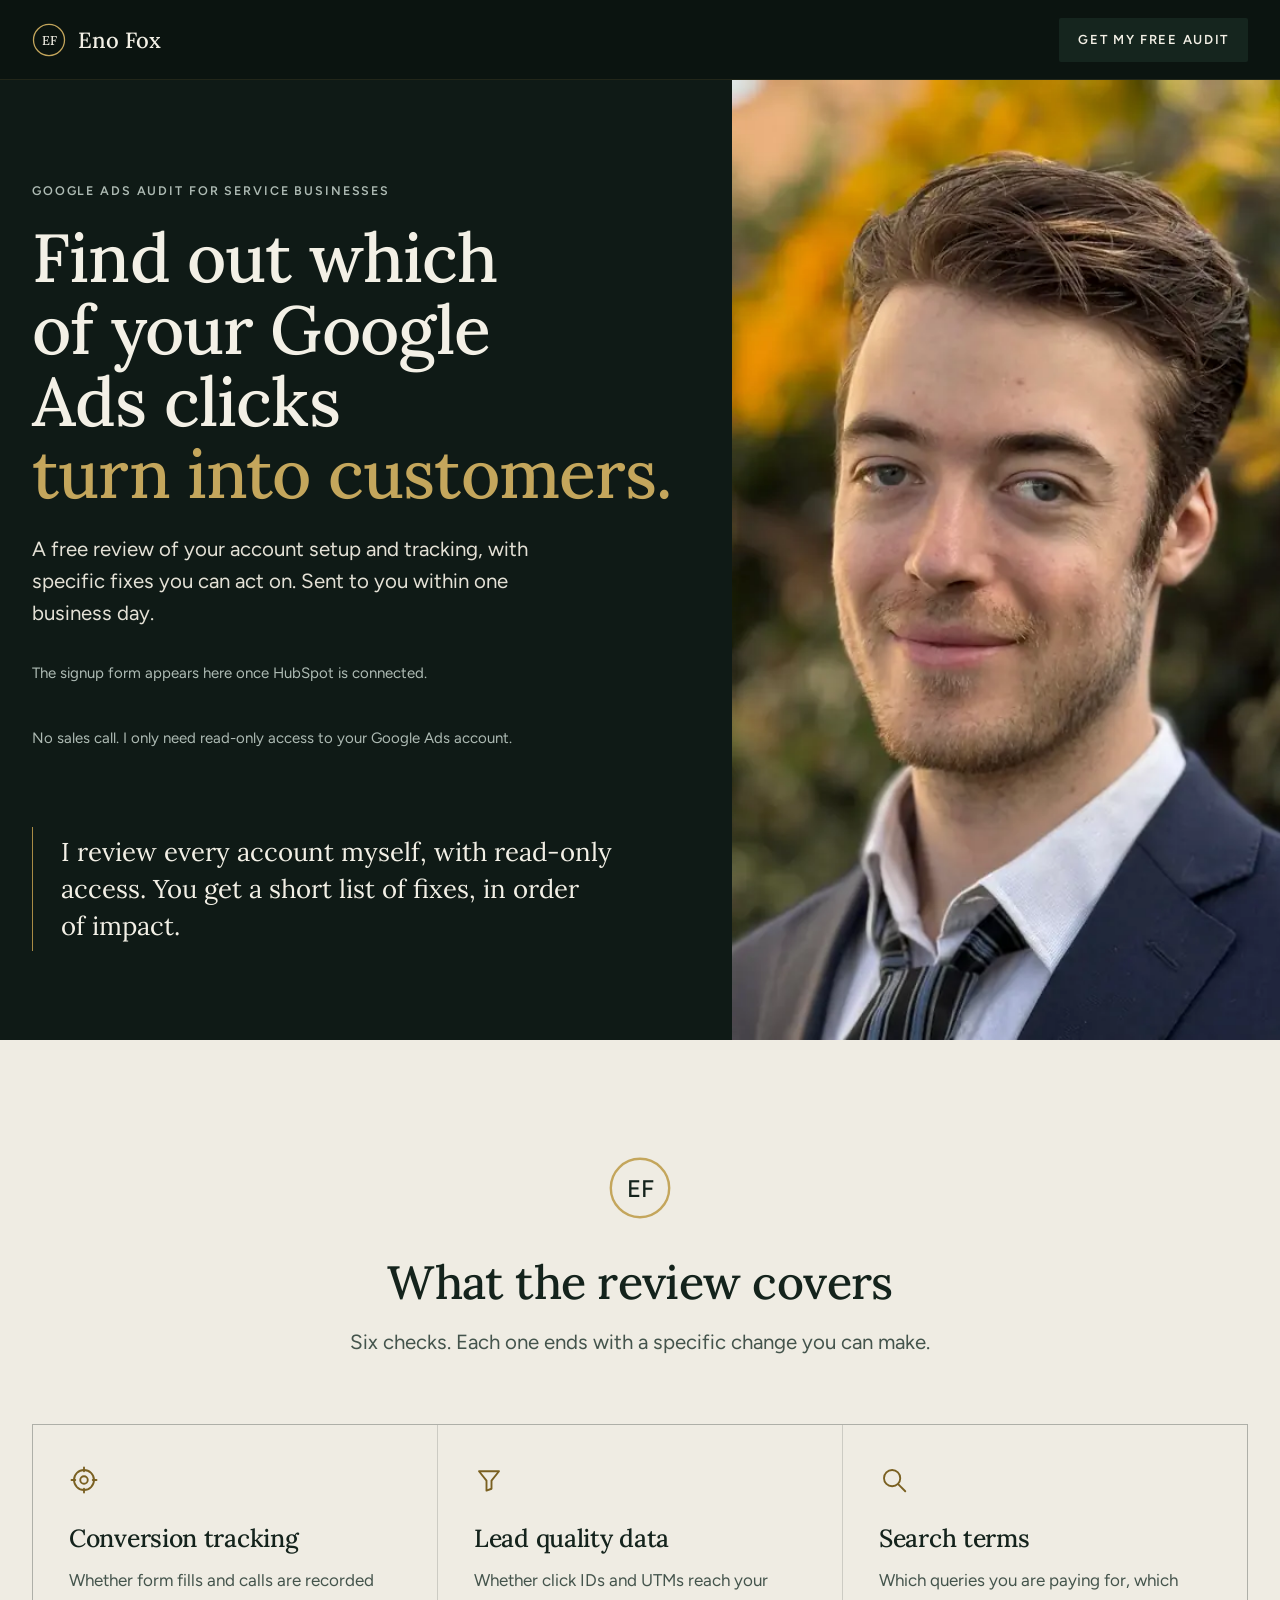
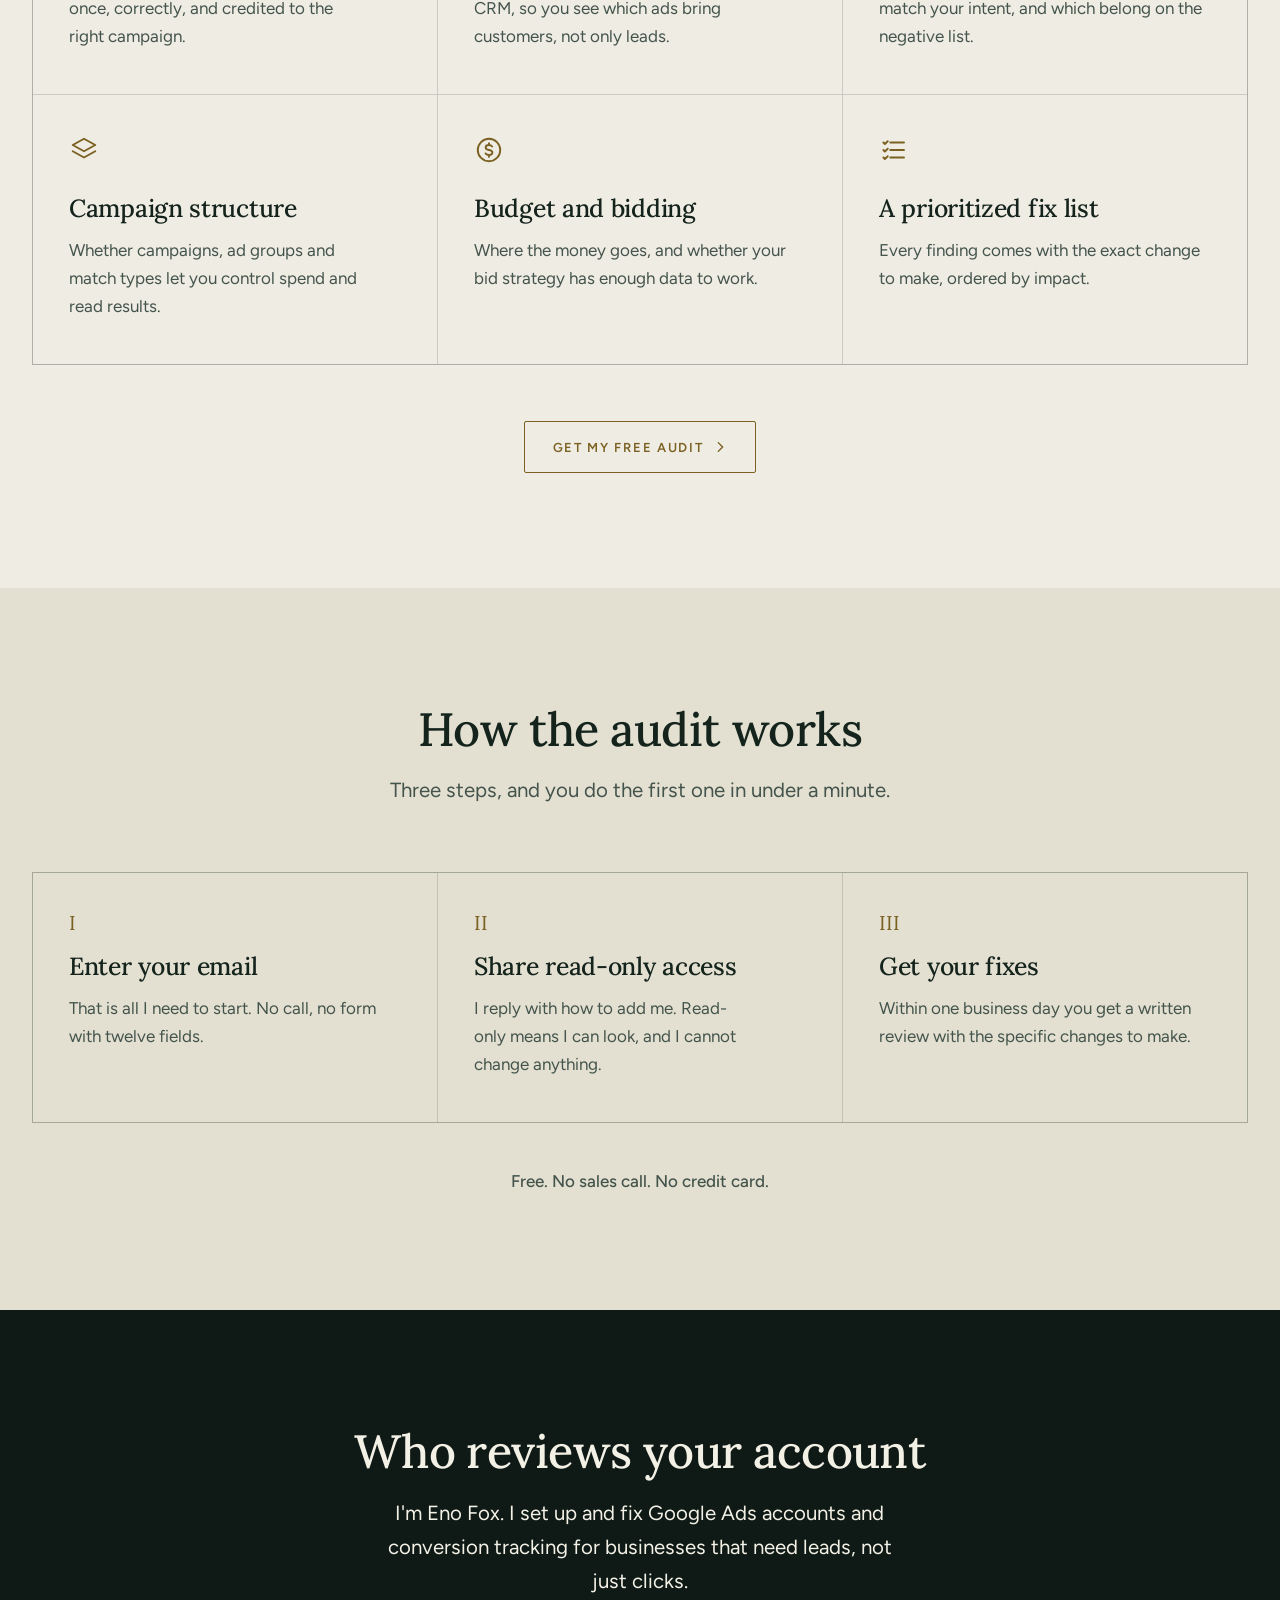
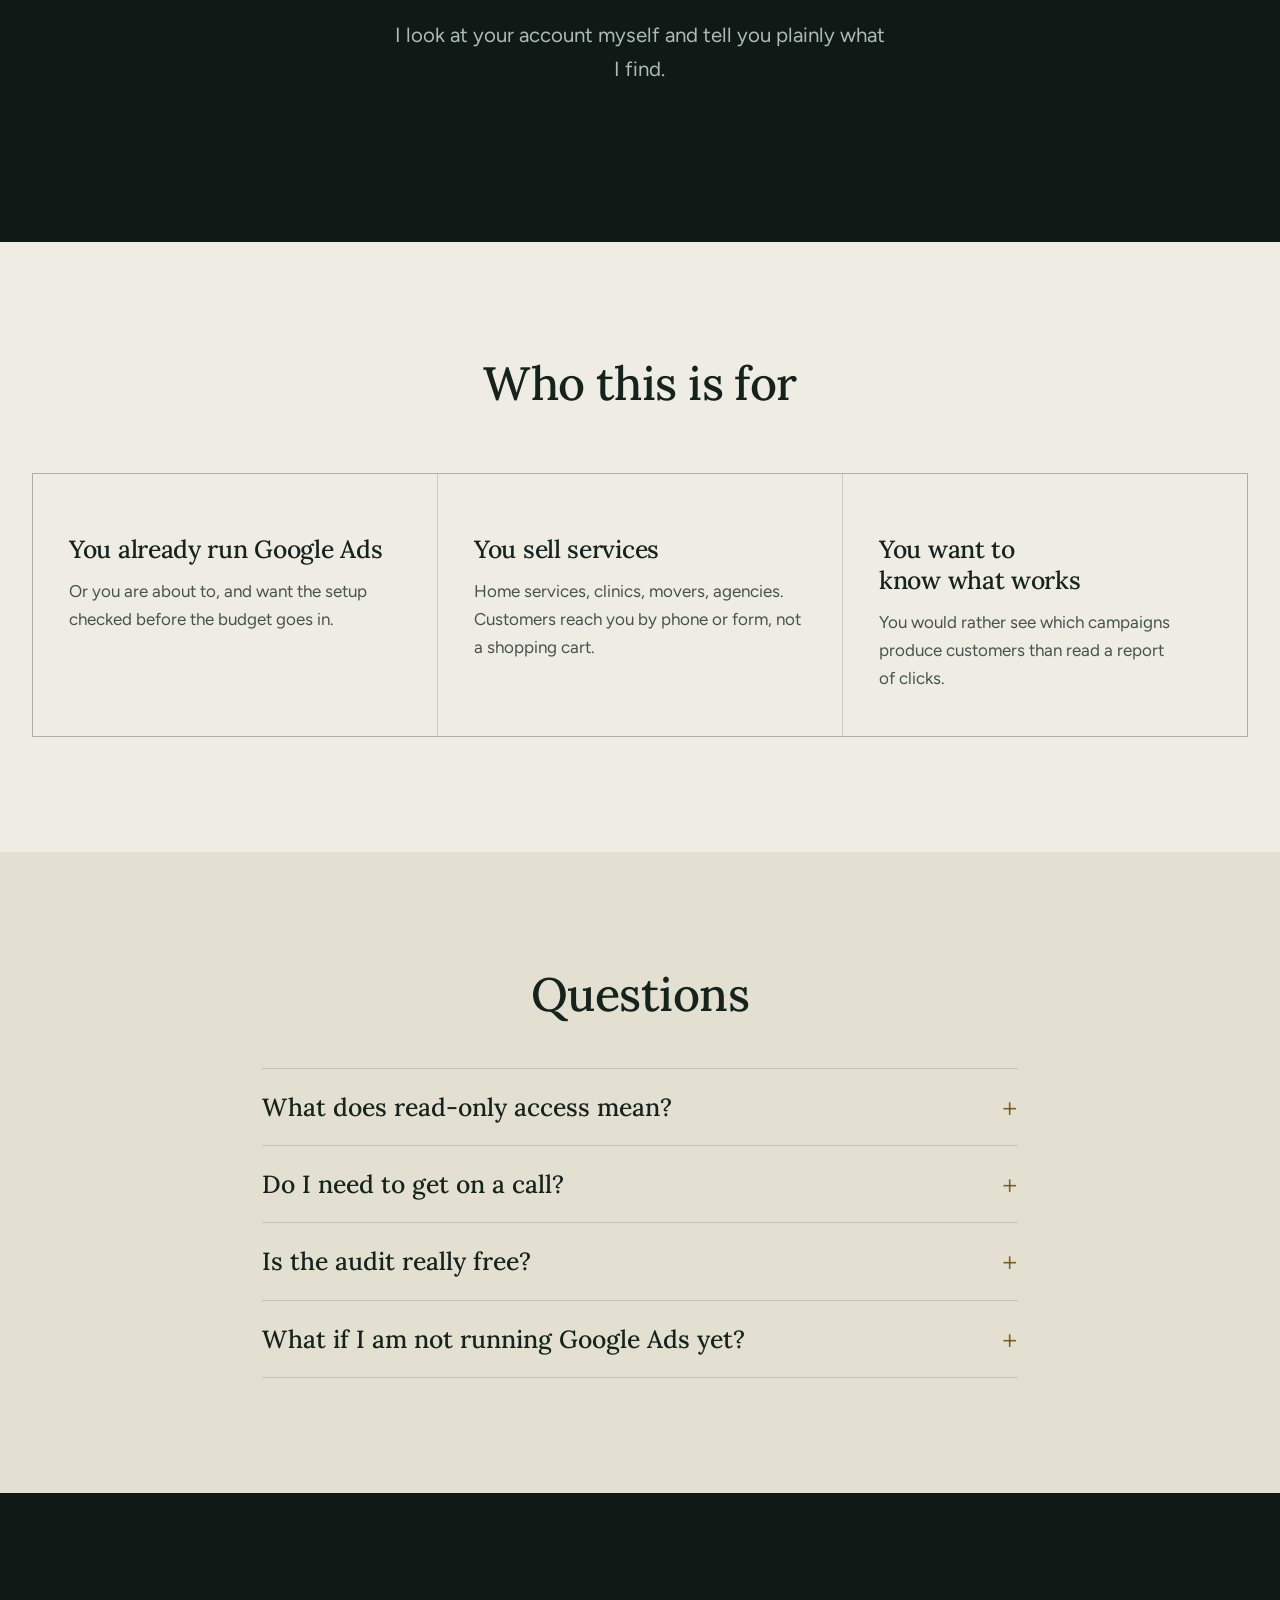
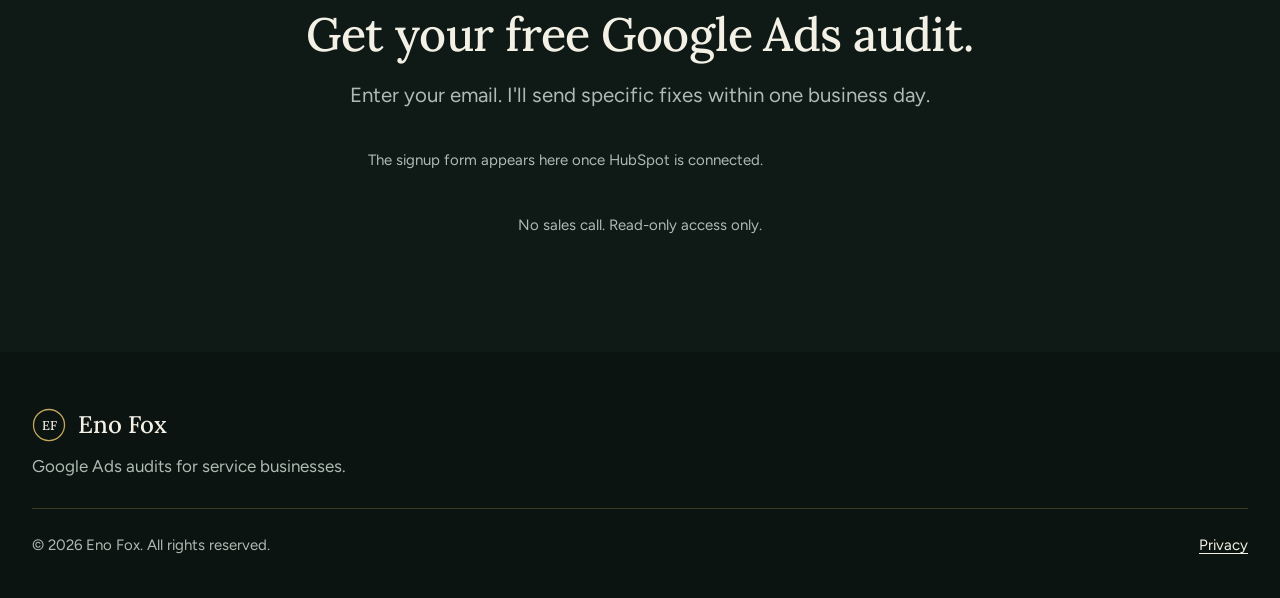
==== commit 71514678: "Hero: remove image fade, add mobile banner image above the fold Co-Authored-By: Claude Sonnet 5.5 <n" ====
--- a/index.html
+++ b/index.html
@@ -27,7 +27,6 @@
 
 <link rel="preload" href="assets/fonts/lora-latin-wght-normal.woff2" as="font" type="font/woff2" crossorigin>
 <link rel="preload" href="assets/fonts/figtree-latin-wght-normal.woff2" as="font" type="font/woff2" crossorigin>
-<link rel="preload" href="assets/img/portrait-1100.webp" as="image" type="image/webp" media="(min-width: 960px)" fetchpriority="high">
 <link rel="preconnect" href="https://www.googletagmanager.com">
 <link rel="stylesheet" href="assets/css/styles.css">
 
@@ -119,7 +118,9 @@
 
   <!-- 1. Hero -->
   <section class="hero" id="top" aria-labelledby="hero-title">
-    <div class="hero__media" aria-hidden="true"></div>
+    <div class="hero__media">
+      <img class="hero__img" src="assets/img/portrait-1100.webp" srcset="assets/img/portrait-640.webp 640w, assets/img/portrait-1100.webp 1100w" sizes="(min-width: 1100px) 46vw, 100vw" width="1100" height="1467" alt="Eno Fox, Google Ads specialist" fetchpriority="high" decoding="async">
+    </div>
     <div class="container hero__inner">
       <div class="hero__copy">
         <p class="eyebrow">Google Ads audit for service businesses</p>
@@ -215,10 +216,6 @@
         <p>I look at your account myself and tell you plainly what I find.</p>
       </div>
       <div class="about__media">
-        <!-- Shown on small screens (the hero portrait only appears on desktop) -->
-        <figure class="portrait portrait--mobile" id="portrait">
-          <img src="assets/img/portrait-640.webp" width="640" height="853" alt="Eno Fox, Google Ads specialist" loading="lazy" decoding="async">
-        </figure>
         <!-- Revealed by main.js once CONFIG.videoId is set -->
         <button class="video" id="video" type="button" data-video-title="Eno Fox introduces his Google Ads audit" hidden aria-label="Play video: Eno Fox introduces his Google Ads audit">
           <img src="assets/img/video-960.webp" srcset="assets/img/video-640.webp 640w, assets/img/video-960.webp 960w" sizes="(min-width: 960px) 560px, 92vw" width="960" height="540" alt="" loading="lazy" decoding="async">
--- a/assets/css/styles.css
+++ b/assets/css/styles.css
@@ -135,8 +135,9 @@
 
 /* ---------- Hero ---------- */
 .hero { position: relative; background: var(--ink-900); overflow: hidden; isolation: isolate; }
-.hero__media { display: none; }
-.hero__inner { position: relative; padding-block: clamp(48px, 8vw, 104px) clamp(48px, 7vw, 96px); display: grid; gap: clamp(40px, 6vw, 80px); }
+.hero__media { height: clamp(200px, 56vw, 400px); background: var(--ink-800); }
+.hero__img { width: 100%; height: 100%; object-fit: cover; object-position: 50% 28%; }
+.hero__inner { position: relative; padding-block: 32px clamp(48px, 7vw, 96px); display: grid; gap: clamp(40px, 6vw, 80px); }
 .eyebrow { font: 600 0.78rem / 1.4 var(--font-sans); letter-spacing: 0.15em; text-transform: uppercase; color: var(--text-light-muted); margin-bottom: 22px; }
 .hero h1 { color: var(--text-light); max-width: 20ch; }
 .hero h1 .gold { display: block; color: var(--gold-text); }
@@ -147,20 +148,13 @@
 .principle { max-width: 40rem; padding: 6px 0 6px 28px; border-left: 1px solid var(--gold); }
 .principle p { font: 400 clamp(1.2rem, 1.05rem + 0.7vw, 1.65rem) / 1.45 var(--font-serif); color: var(--text-light); }
 
-@media (min-width: 960px) {
+@media (min-width: 1100px) {
   .hero { min-height: min(880px, calc(100svh - var(--header-h))); display: flex; }
-  .hero__inner { flex: 1; align-content: space-between; }
-  .hero__copy { max-width: 700px; }
+  .hero__inner { flex: 1; align-content: space-between; padding-block: clamp(64px, 8vw, 104px) clamp(48px, 7vw, 96px); }
+  .hero__copy { max-width: 640px; }
   .hero__media {
-    display: block; position: absolute; z-index: -1; top: 0; right: 0; bottom: 0; width: 54%;
-    background: var(--ink-900) url("../img/portrait-1100.webp") right top / auto 104% no-repeat;
-  }
-  .hero__media::after {
-    content: ""; position: absolute; inset: 0;
-    background:
-      linear-gradient(90deg, var(--ink-900) 0%, var(--ink-900) 24%, rgba(15, 26, 22, 0.55) 42%, rgba(15, 26, 22, 0) 72%),
-      linear-gradient(0deg, var(--ink-900) 0%, rgba(15, 26, 22, 0) 30%),
-      linear-gradient(180deg, rgba(15, 26, 22, 0.35) 0%, rgba(15, 26, 22, 0) 20%);
+    position: absolute; z-index: -1; top: 0; right: 0; bottom: 0; height: auto;
+    left: calc(max(var(--gutter), (100% - var(--container)) / 2) + 700px);
   }
 }
 
@@ -236,11 +230,11 @@
 .about h2 { max-width: 16ch; }
 .about__text p { margin-top: 20px; font-size: var(--fs-lead); color: var(--text-light-muted); max-width: 34rem; }
 .about__text p:first-of-type { color: var(--text-light); }
-.portrait { max-width: 420px; border: 1px solid var(--rule-dark); padding: 10px; background: var(--ink-800); }
-.portrait img { width: 100%; aspect-ratio: 4 / 5; object-fit: cover; object-position: 50% 30%; }
+.about:not(.has-media) { justify-items: center; text-align: center; }
+.about:not(.has-media) h2 { max-width: none; }
+.about:not(.has-media) .about__text p { margin-inline: auto; }
 @media (min-width: 960px) {
-  .about { grid-template-columns: 1fr 1fr; gap: 80px; }
-  .portrait--mobile { display: none; }
+  .about.has-media { grid-template-columns: 1fr 1fr; gap: 80px; }
 }
 .video { position: relative; display: block; width: 100%; padding: 0; border: 1px solid var(--rule-dark); background: var(--ink-800); cursor: pointer; aspect-ratio: 16 / 9; overflow: hidden; }
 .video img, .video iframe { position: absolute; inset: 0; width: 100%; height: 100%; object-fit: cover; border: 0; }
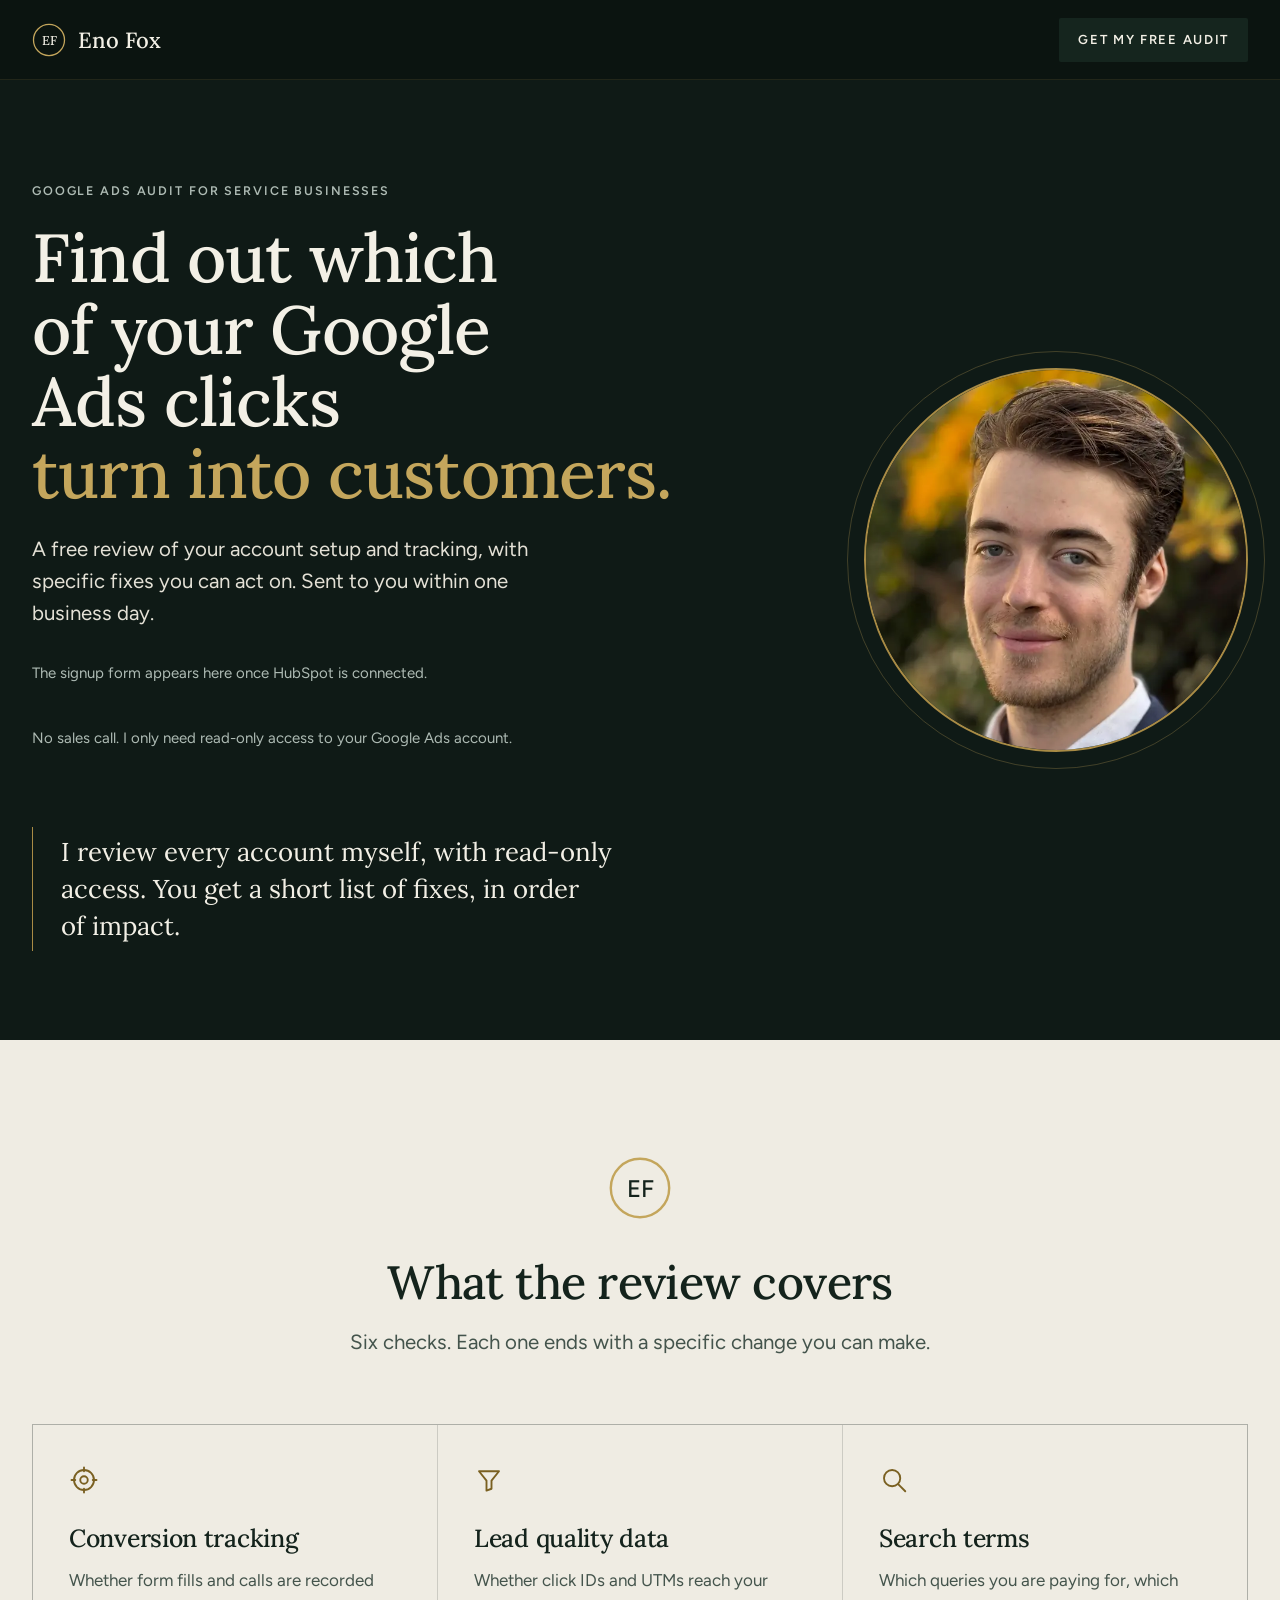
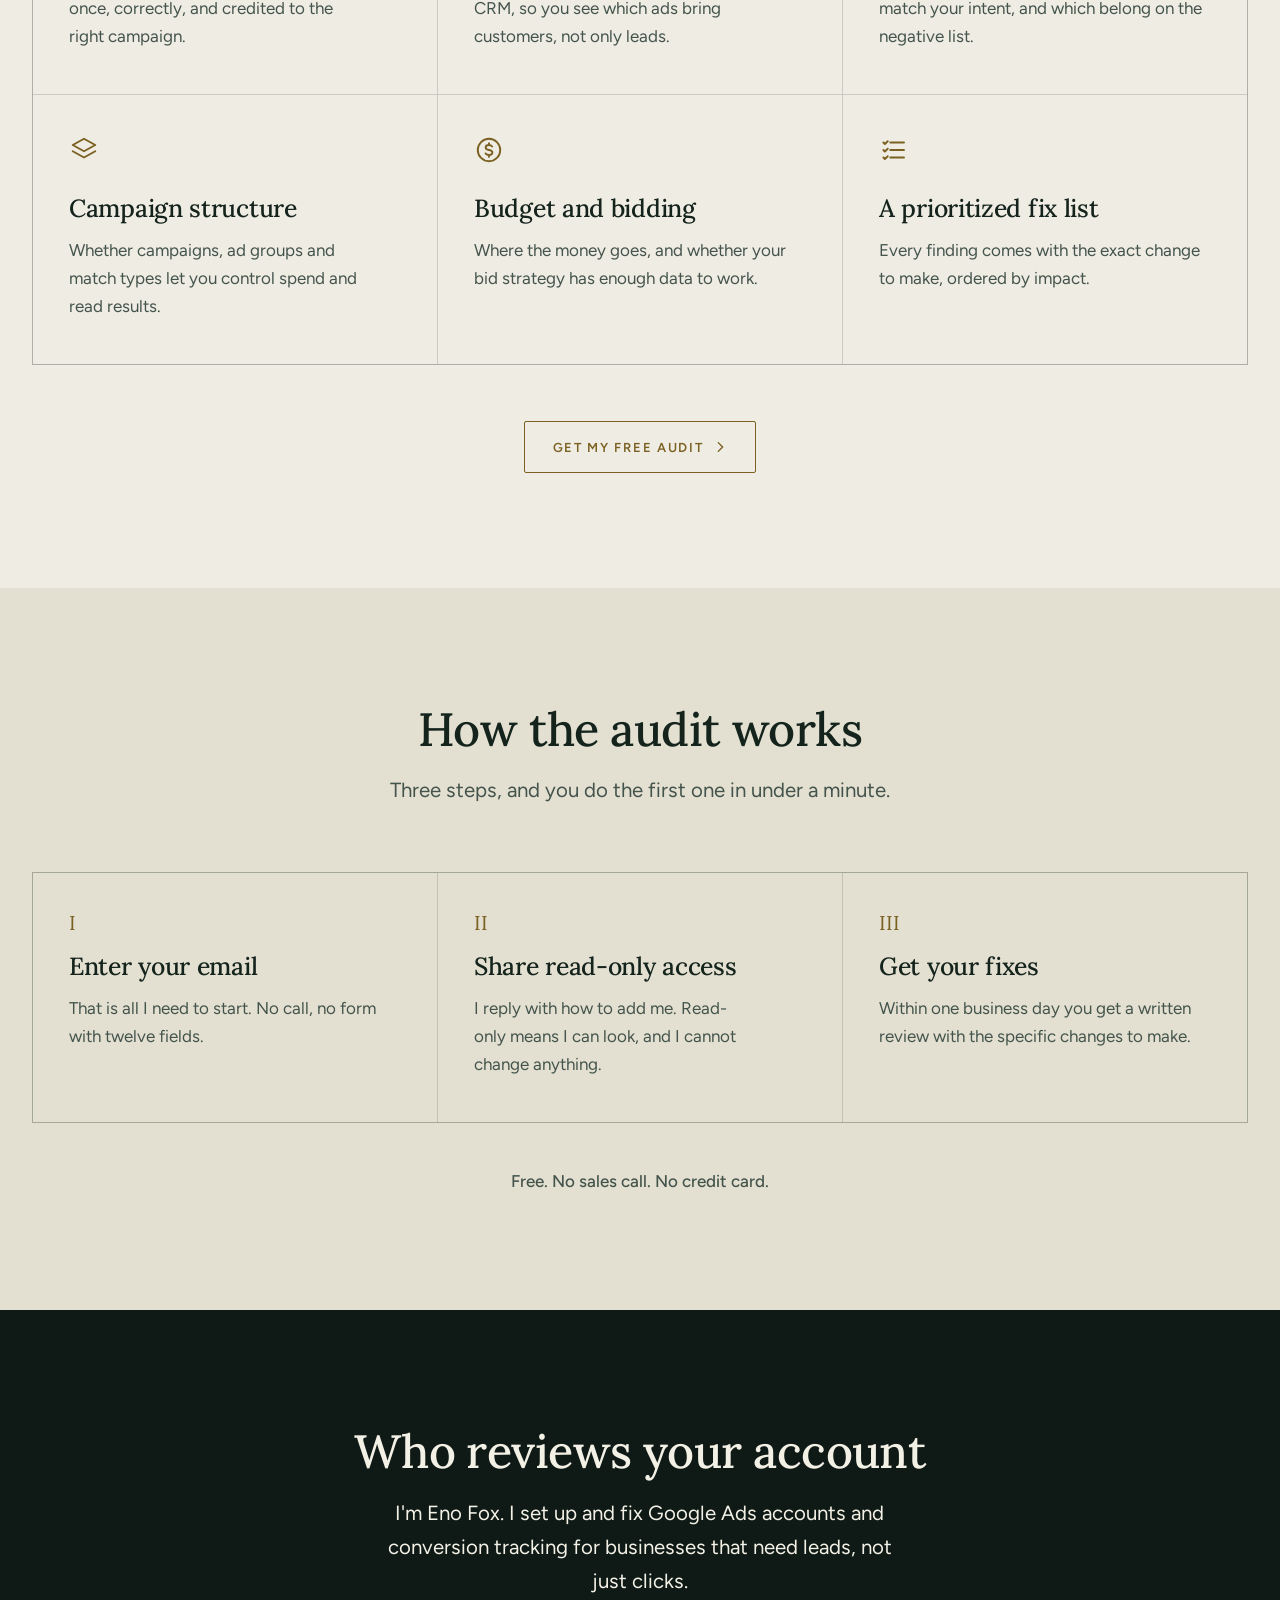
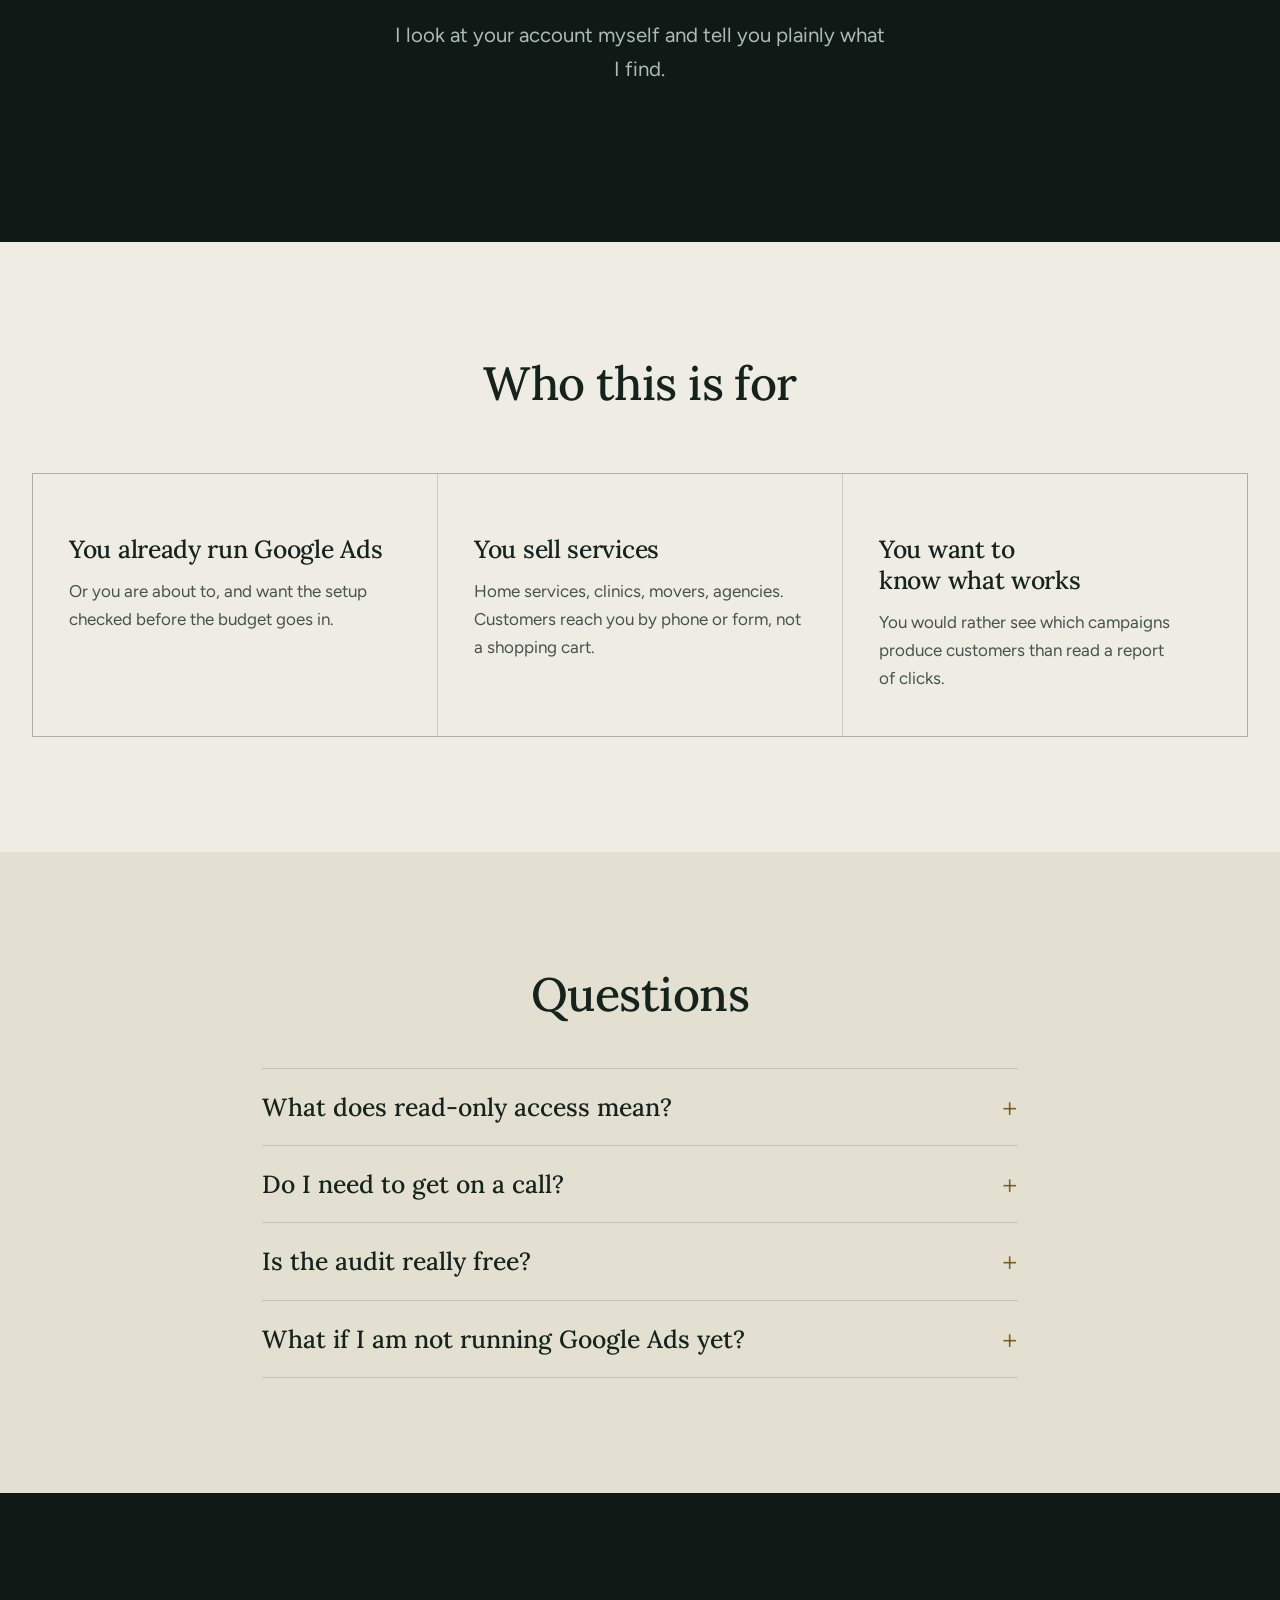
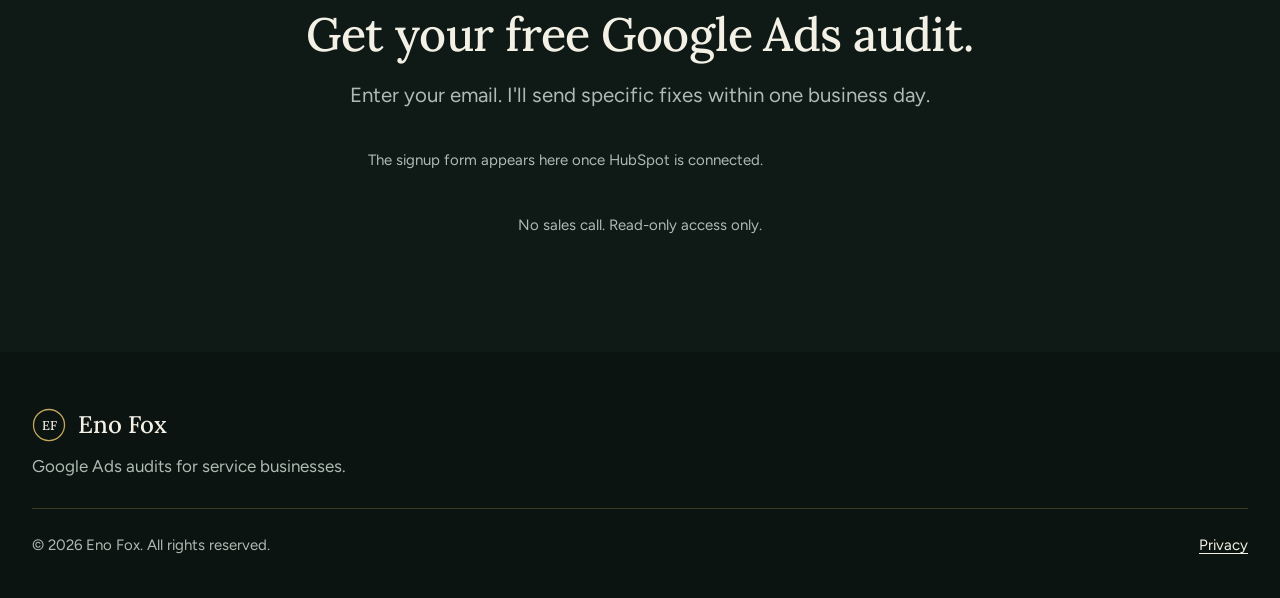
==== commit bc2484c0: "Desktop hero: round gold-ringed portrait instead of cropped panel Co-Authored-By: Claude Sonnet 5.5 " ====
--- a/index.html
+++ b/index.html
@@ -118,12 +118,14 @@
 
   <!-- 1. Hero -->
   <section class="hero" id="top" aria-labelledby="hero-title">
-    <div class="hero__media">
-      <img class="hero__img" src="assets/img/portrait-1100.webp" srcset="assets/img/portrait-640.webp 640w, assets/img/portrait-1100.webp 1100w" sizes="(min-width: 1100px) 46vw, 100vw" width="1100" height="1467" alt="Eno Fox, Google Ads specialist" fetchpriority="high" decoding="async">
-    </div>
     <div class="container hero__inner">
       <div class="hero__copy">
-        <p class="eyebrow">Google Ads audit for service businesses</p>
+        <div class="hero__intro">
+          <div class="hero__media">
+            <img class="hero__img" src="assets/img/portrait-1100.webp" srcset="assets/img/portrait-640.webp 640w, assets/img/portrait-1100.webp 1100w" sizes="(min-width: 1100px) 460px, 112px" width="1100" height="1467" alt="Eno Fox, Google Ads specialist" fetchpriority="high" decoding="async">
+          </div>
+          <p class="eyebrow">Google Ads audit for service businesses</p>
+        </div>
         <h1 id="hero-title">Find out which of your Google Ads clicks <span class="gold">turn into customers.</span></h1>
         <p class="hero__sub">A free review of your account setup and tracking, with specific fixes you can act on. Sent to you within one business day.</p>
         <div class="hero__form" id="audit" role="group" aria-label="Request your free Google Ads audit">
--- a/assets/css/styles.css
+++ b/assets/css/styles.css
@@ -135,8 +135,11 @@
 
 /* ---------- Hero ---------- */
 .hero { position: relative; background: var(--ink-900); overflow: hidden; isolation: isolate; }
-.hero__media { height: clamp(200px, 56vw, 400px); background: var(--ink-800); }
-.hero__img { width: 100%; height: 100%; object-fit: cover; object-position: 50% 28%; }
+.hero__intro { display: flex; align-items: center; gap: 18px; margin-bottom: 28px; }
+.hero__intro .eyebrow { margin: 0; }
+.hero__media { flex: none; width: 92px; height: 92px; border-radius: 50%; overflow: hidden; border: 2px solid var(--gold); background: var(--ink-800); }
+@media (min-width: 640px) { .hero__media { width: 120px; height: 120px; } }
+.hero__img { width: 100%; height: 100%; object-fit: cover; object-position: 50% 24%; }
 .hero__inner { position: relative; padding-block: 32px clamp(48px, 7vw, 96px); display: grid; gap: clamp(40px, 6vw, 80px); }
 .eyebrow { font: 600 0.78rem / 1.4 var(--font-sans); letter-spacing: 0.15em; text-transform: uppercase; color: var(--text-light-muted); margin-bottom: 22px; }
 .hero h1 { color: var(--text-light); max-width: 20ch; }
@@ -150,12 +153,17 @@
 
 @media (min-width: 1100px) {
   .hero { min-height: min(880px, calc(100svh - var(--header-h))); display: flex; }
-  .hero__inner { flex: 1; align-content: space-between; padding-block: clamp(64px, 8vw, 104px) clamp(48px, 7vw, 96px); }
+  .hero__inner { position: static; flex: 1; align-content: space-between; padding-block: clamp(64px, 8vw, 104px) clamp(48px, 7vw, 96px); }
   .hero__copy { max-width: 640px; }
+  .hero__intro { display: block; margin-bottom: 0; }
+  .hero__intro .eyebrow { margin-bottom: 22px; }
   .hero__media {
-    position: absolute; z-index: -1; top: 0; right: 0; bottom: 0; height: auto;
-    left: calc(max(var(--gutter), (100% - var(--container)) / 2) + 700px);
+    position: absolute; z-index: -1; top: 50%; transform: translateY(-50%);
+    right: max(var(--gutter), (100% - var(--container)) / 2);
+    width: clamp(340px, 30vw, 460px); height: auto; aspect-ratio: 1;
+    outline: 1px solid var(--rule-dark); outline-offset: 16px;
   }
+  .hero__img { object-position: 50% 22%; }
 }
 
 /* ---------- HubSpot form skin ---------- */
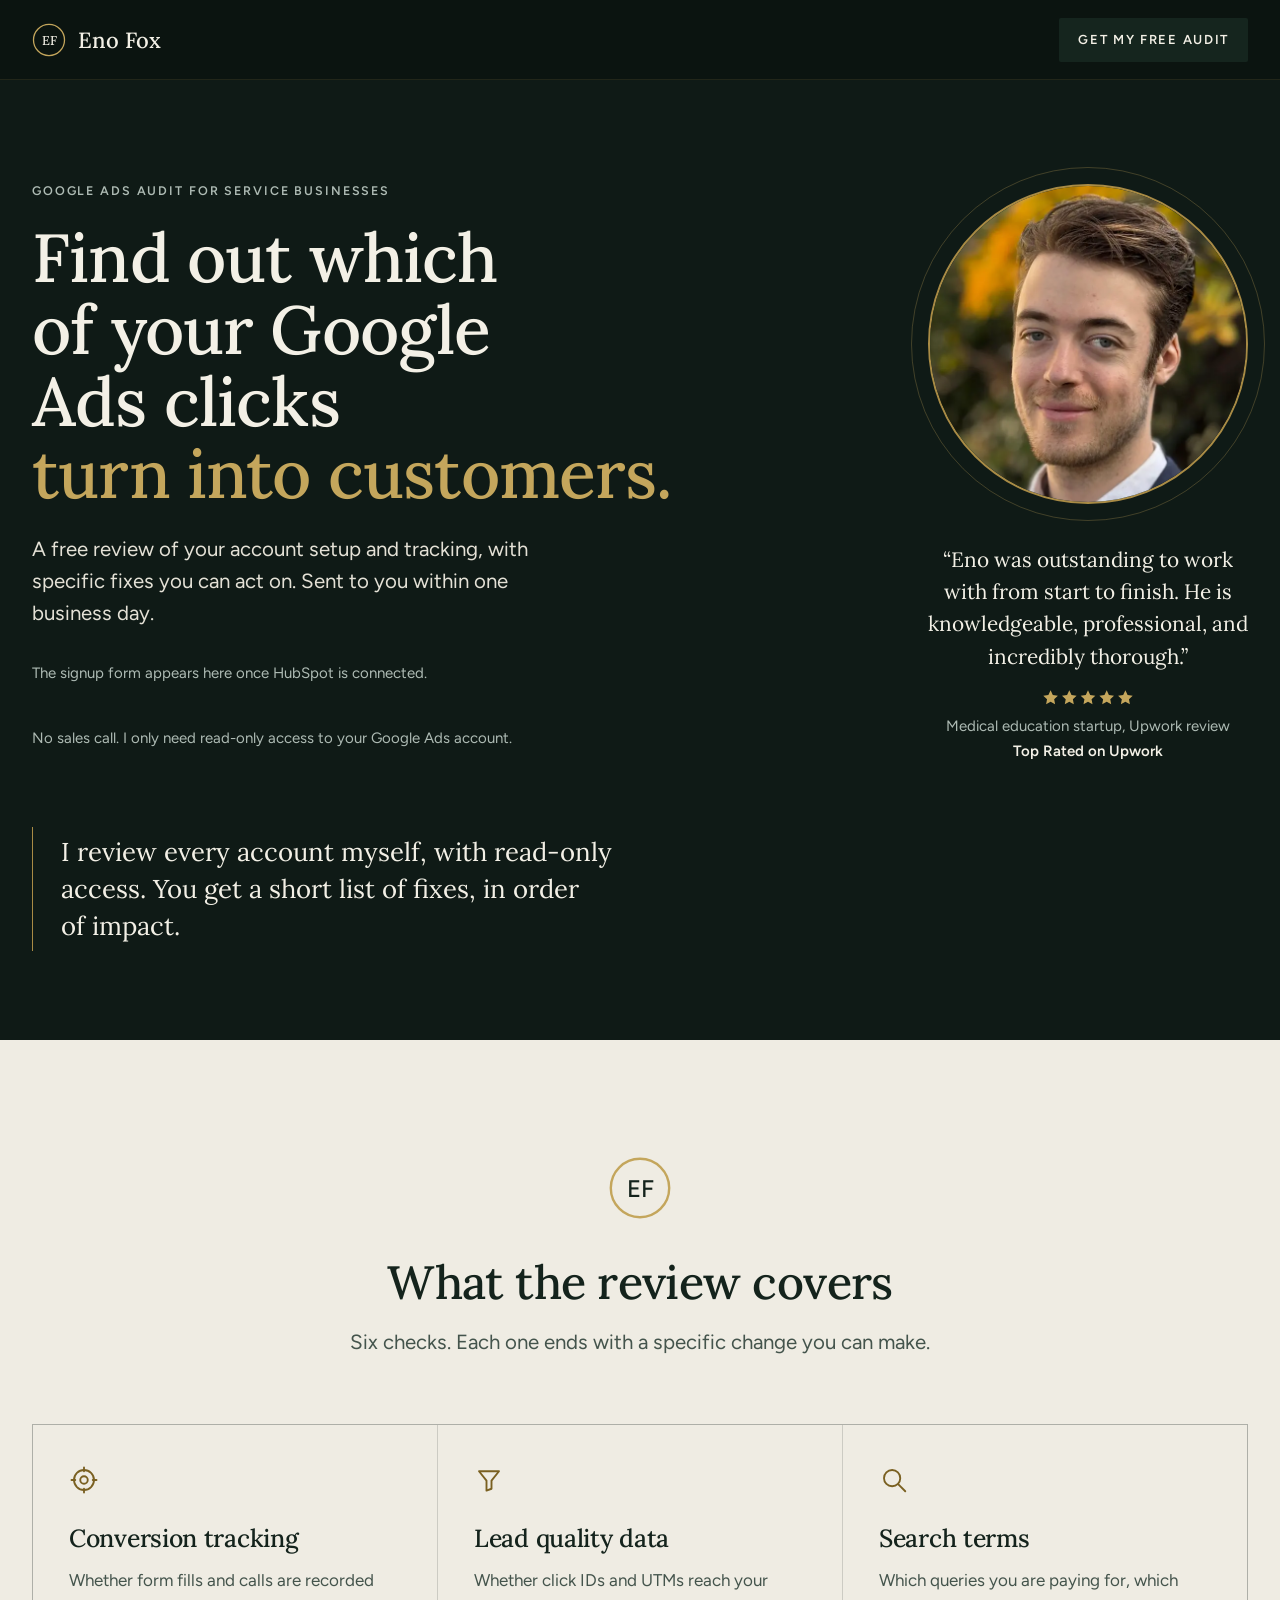
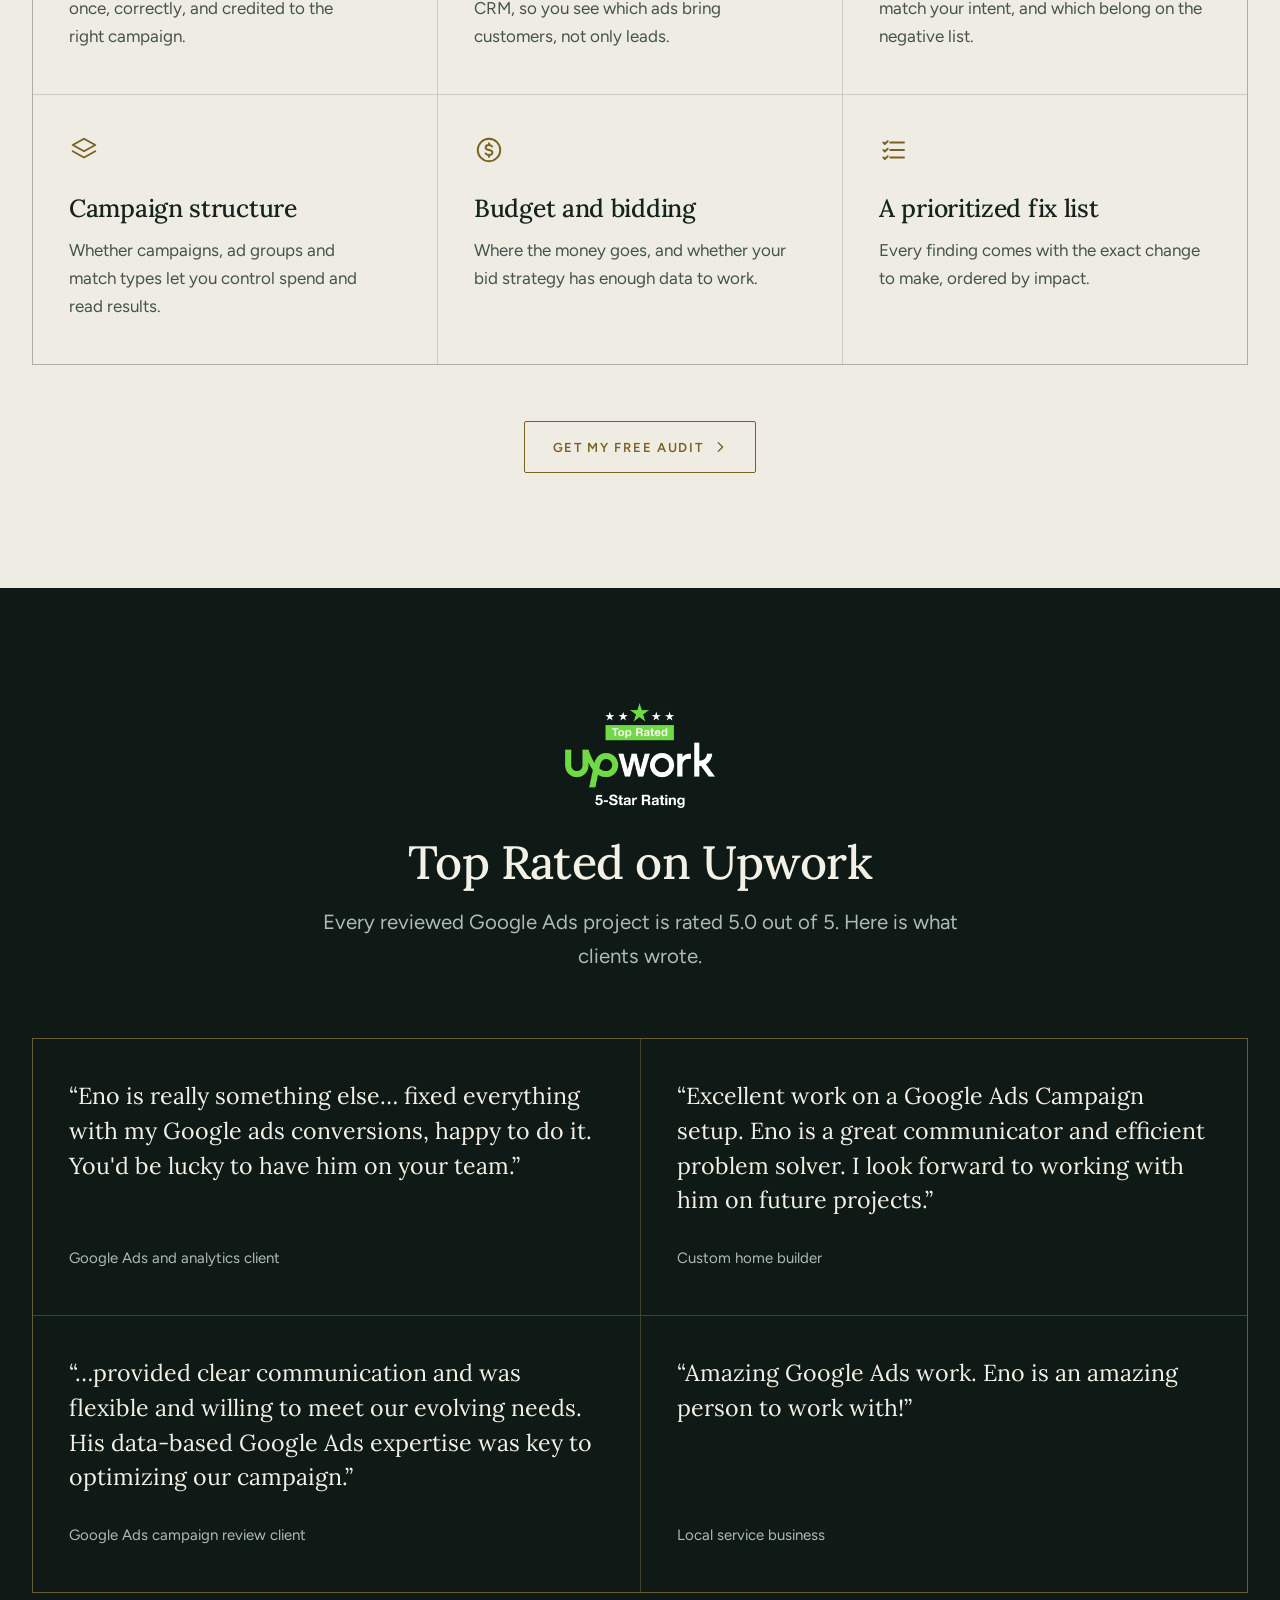
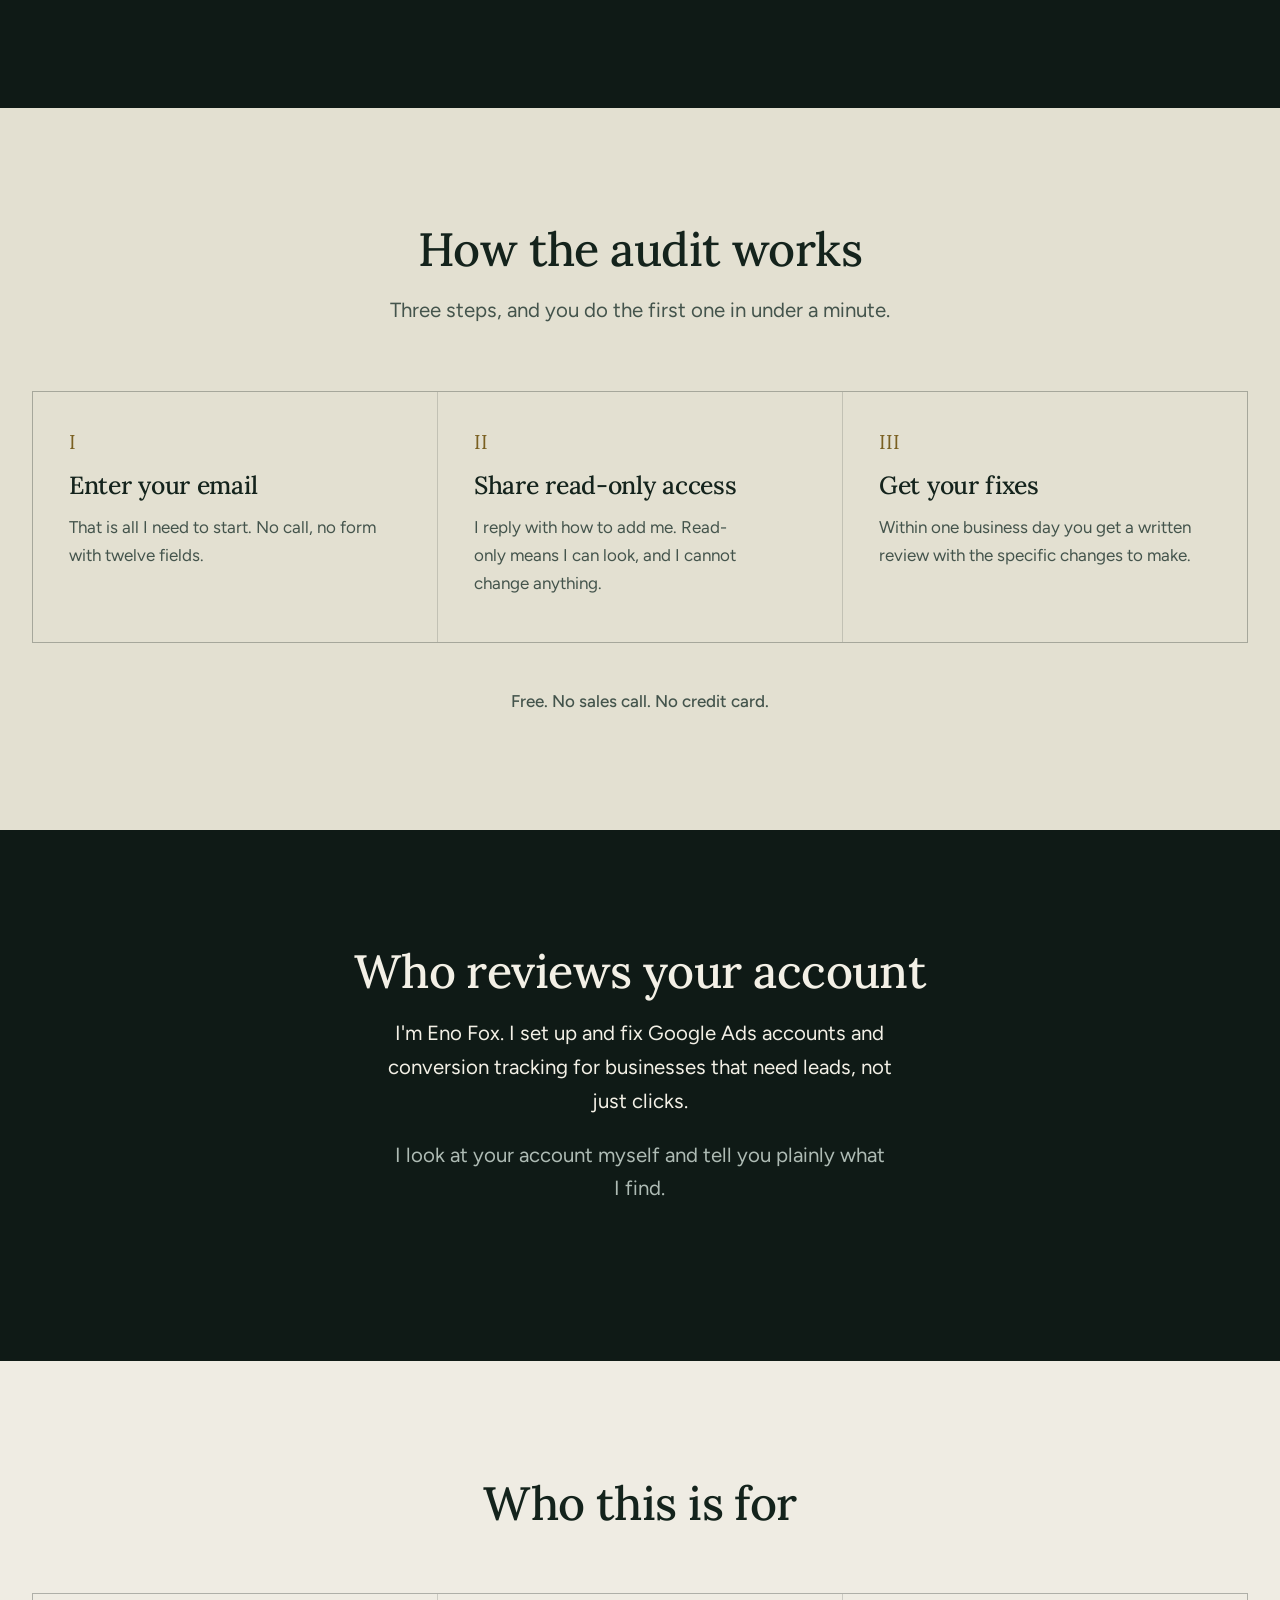
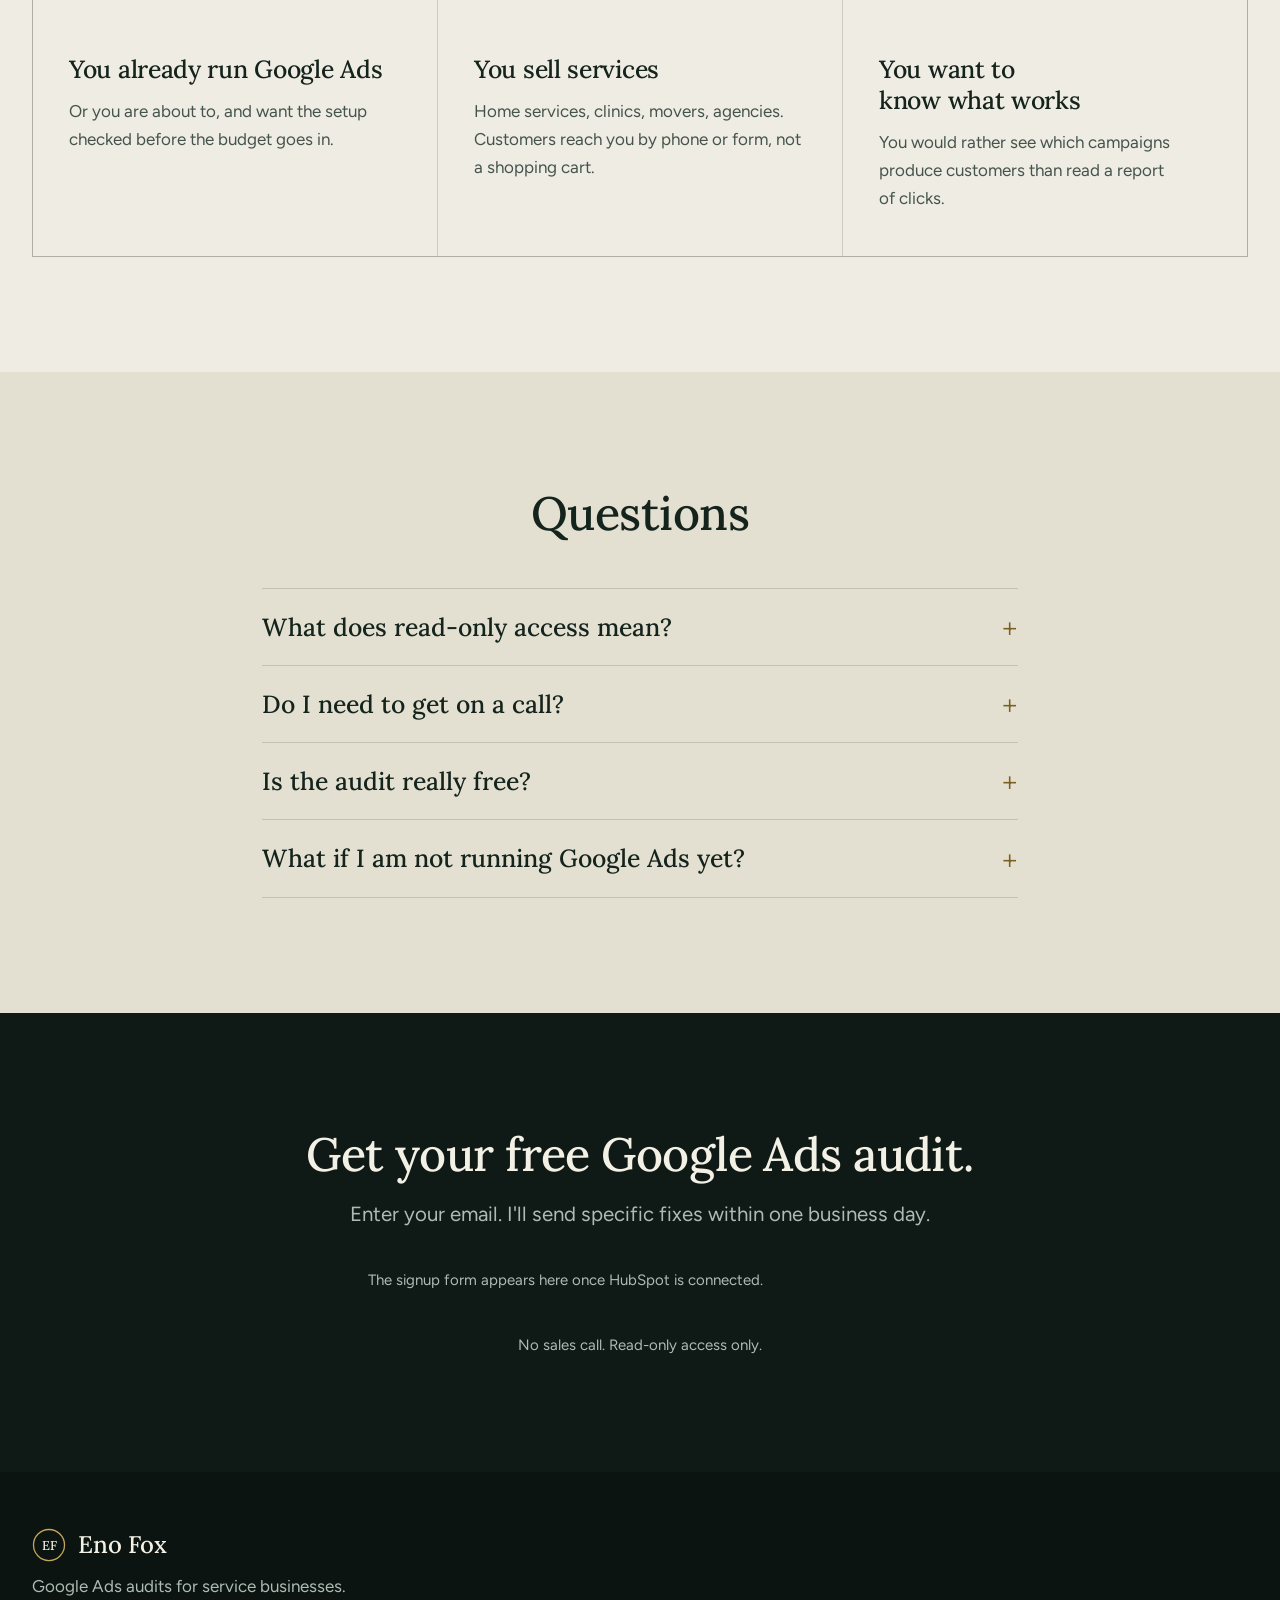
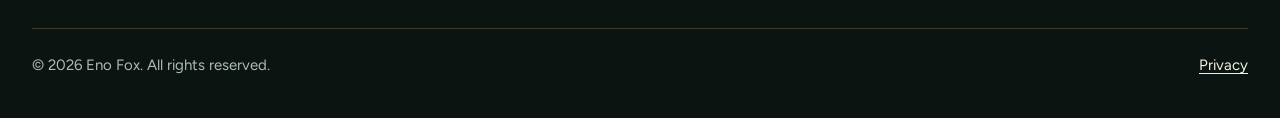
==== commit bd5d1309: "Add Top Rated badge, hero review and client reviews section Co-Authored-By: Claude Sonnet 5.5 <norep" ====
--- a/index.html
+++ b/index.html
@@ -98,6 +98,7 @@
     <circle cx="20" cy="20" r="18.25" fill="none" stroke="#c4a65c" stroke-width="1.5"/>
     <text x="20" y="25.4" text-anchor="middle" font-size="15" font-weight="500" fill="currentColor">EF</text>
   </symbol>
+  <symbol id="star" viewBox="0 0 20 20"><path d="M10 1.5l2.6 5.5 6 .8-4.4 4.2 1.1 6-5.3-2.9-5.3 2.9 1.1-6L1.4 7.8l6-.8z" fill="currentColor"/></symbol>
   <symbol id="arrow" viewBox="0 0 16 16"><path d="M6 3l5 5-5 5" fill="none" stroke="currentColor" stroke-width="1.6" stroke-linecap="round" stroke-linejoin="round"/></symbol>
 </svg>
 
@@ -136,6 +137,10 @@
       <blockquote class="principle">
         <p>I review every account myself, with read-only access. You get a short list of fixes, in order of impact.</p>
       </blockquote>
+      <figure class="hero__proof">
+        <blockquote><p>&ldquo;Eno was outstanding to work with from start to finish. He is knowledgeable, professional, and incredibly thorough.&rdquo;</p></blockquote>
+        <figcaption><svg class="stars" viewBox="0 0 108 20" role="img" aria-label="Rated 5 out of 5"><use href="#star" x="0" width="20" height="20"/><use href="#star" x="22" width="20" height="20"/><use href="#star" x="44" width="20" height="20"/><use href="#star" x="66" width="20" height="20"/><use href="#star" x="88" width="20" height="20"/></svg><span>Medical education startup, Upwork review<strong>Top Rated on Upwork</strong></span></figcaption>
+      </figure>
     </div>
   </section>
 
@@ -180,6 +185,35 @@
         </li>
       </ul>
       <div class="cta-row"><a class="btn btn--outline" href="#audit">Get my free audit <svg aria-hidden="true"><use href="#arrow"/></svg></a></div>
+    </div>
+  </section>
+
+  <!-- 2b. Client reviews: verbatim from public Upwork reviews, trimmed only where an ellipsis shows -->
+  <section class="section section--dark" aria-labelledby="proof-title">
+    <div class="container">
+      <div class="section-head">
+        <img class="badge" src="assets/img/upwork-top-rated.webp" width="278" height="194" alt="Upwork Top Rated badge with a 5-star rating" loading="lazy" decoding="async">
+        <h2 id="proof-title">Top Rated on Upwork</h2>
+        <p>Every reviewed Google Ads project is rated 5.0 out of 5. Here is what clients wrote.</p>
+      </div>
+      <ul class="cells cells--2">
+        <li class="cell quote">
+          <blockquote><p>&ldquo;Eno is really something else&hellip; fixed everything with my Google ads conversions, happy to do it. You'd be lucky to have him on your team.&rdquo;</p></blockquote>
+          <p class="quote__by">Google Ads and analytics client</p>
+        </li>
+        <li class="cell quote">
+          <blockquote><p>&ldquo;Excellent work on a Google Ads Campaign setup. Eno is a great communicator and efficient problem solver. I look forward to working with him on future projects.&rdquo;</p></blockquote>
+          <p class="quote__by">Custom home builder</p>
+        </li>
+        <li class="cell quote">
+          <blockquote><p>&ldquo;&hellip;provided clear communication and was flexible and willing to meet our evolving needs. His data-based Google Ads expertise was key to optimizing our campaign.&rdquo;</p></blockquote>
+          <p class="quote__by">Google Ads campaign review client</p>
+        </li>
+        <li class="cell quote">
+          <blockquote><p>&ldquo;Amazing Google Ads work. Eno is an amazing person to work with!&rdquo;</p></blockquote>
+          <p class="quote__by">Local service business</p>
+        </li>
+      </ul>
     </div>
   </section>
 
@@ -289,8 +323,6 @@
     </div>
   </section>
 
-  <!-- TODO (proof): when you have real, permissioned client results or quotes, add a section here
-       between "How the audit works" and "Who reviews your account". Do not publish unverified numbers. -->
 </main>
 
 <footer class="site-footer">
--- a/assets/css/styles.css
+++ b/assets/css/styles.css
@@ -53,6 +53,7 @@
   --section-y: clamp(72px, 9vw, 128px);
   --header-h: 68px;
   --radius: 2px;
+  --portrait: clamp(300px, 25vw, 460px);
 }
 
 @media (min-width: 768px) {
@@ -148,22 +149,33 @@
 .hero__form { margin-top: 32px; max-width: 34rem; }
 .fine { margin-top: 14px; font-size: 0.9375rem; color: var(--text-light-muted); line-height: 1.5; }
 
+.hero__proof { max-width: 40rem; padding-top: 28px; border-top: 1px solid var(--rule-dark); }
+.hero__proof blockquote p { font: 400 clamp(1.1rem, 1.02rem + 0.4vw, 1.3rem) / 1.55 var(--font-serif); color: var(--text-light); }
+.hero__proof figcaption { display: flex; align-items: center; gap: 12px; margin-top: 16px; font-size: 0.9375rem; color: var(--text-light-muted); }
+.hero__proof figcaption strong { display: block; color: var(--text-light); font-weight: 600; }
+.stars { width: 94px; height: 17px; flex: none; color: var(--gold-text); }
 .principle { max-width: 40rem; padding: 6px 0 6px 28px; border-left: 1px solid var(--gold); }
 .principle p { font: 400 clamp(1.2rem, 1.05rem + 0.7vw, 1.65rem) / 1.45 var(--font-serif); color: var(--text-light); }
 
 @media (min-width: 1100px) {
-  .hero { min-height: min(880px, calc(100svh - var(--header-h))); display: flex; }
+  .hero { min-height: max(min(880px, calc(100svh - var(--header-h))), calc(var(--portrait) + 400px)); display: flex; }
   .hero__inner { position: static; flex: 1; align-content: space-between; padding-block: clamp(64px, 8vw, 104px) clamp(48px, 7vw, 96px); }
   .hero__copy { max-width: 640px; }
   .hero__intro { display: block; margin-bottom: 0; }
   .hero__intro .eyebrow { margin-bottom: 22px; }
   .hero__media {
-    position: absolute; z-index: -1; top: 50%; transform: translateY(-50%);
+    position: absolute; z-index: -1; top: 104px;
     right: max(var(--gutter), (100% - var(--container)) / 2);
-    width: clamp(340px, 30vw, 460px); height: auto; aspect-ratio: 1;
+    width: var(--portrait); height: auto; aspect-ratio: 1;
     outline: 1px solid var(--rule-dark); outline-offset: 16px;
   }
   .hero__img { object-position: 50% 22%; }
+  .hero__proof {
+    position: absolute; width: var(--portrait); max-width: none; padding-top: 0; border-top: 0; text-align: center;
+    right: max(var(--gutter), (100% - var(--container)) / 2);
+    top: calc(104px + var(--portrait) + 40px);
+  }
+  .hero__proof figcaption { flex-direction: column; gap: 8px; }
 }
 
 /* ---------- HubSpot form skin ---------- */
@@ -223,6 +235,12 @@
 @media (min-width: 960px) { .cells--3 { grid-template-columns: repeat(3, 1fr); } .cell { padding: 40px 36px 44px; } }
 .cta-row { margin-top: clamp(36px, 5vw, 56px); text-align: center; }
 
+/* Client quotes */
+.cell.quote { display: flex; flex-direction: column; justify-content: space-between; gap: 28px; }
+.badge { width: 150px; height: auto; margin: 0 auto 28px; }
+.cell.quote blockquote p { font: 400 clamp(1.15rem, 1.05rem + 0.5vw, 1.45rem) / 1.5 var(--font-serif); color: var(--text-light); max-width: none; }
+.cell.quote .quote__by { font-size: 0.9375rem; color: var(--text-light-muted); max-width: none; }
+
 /* Steps (a real sequence, so numerals earn their place) */
 .steps { counter-reset: step; }
 .step { counter-increment: step; }
